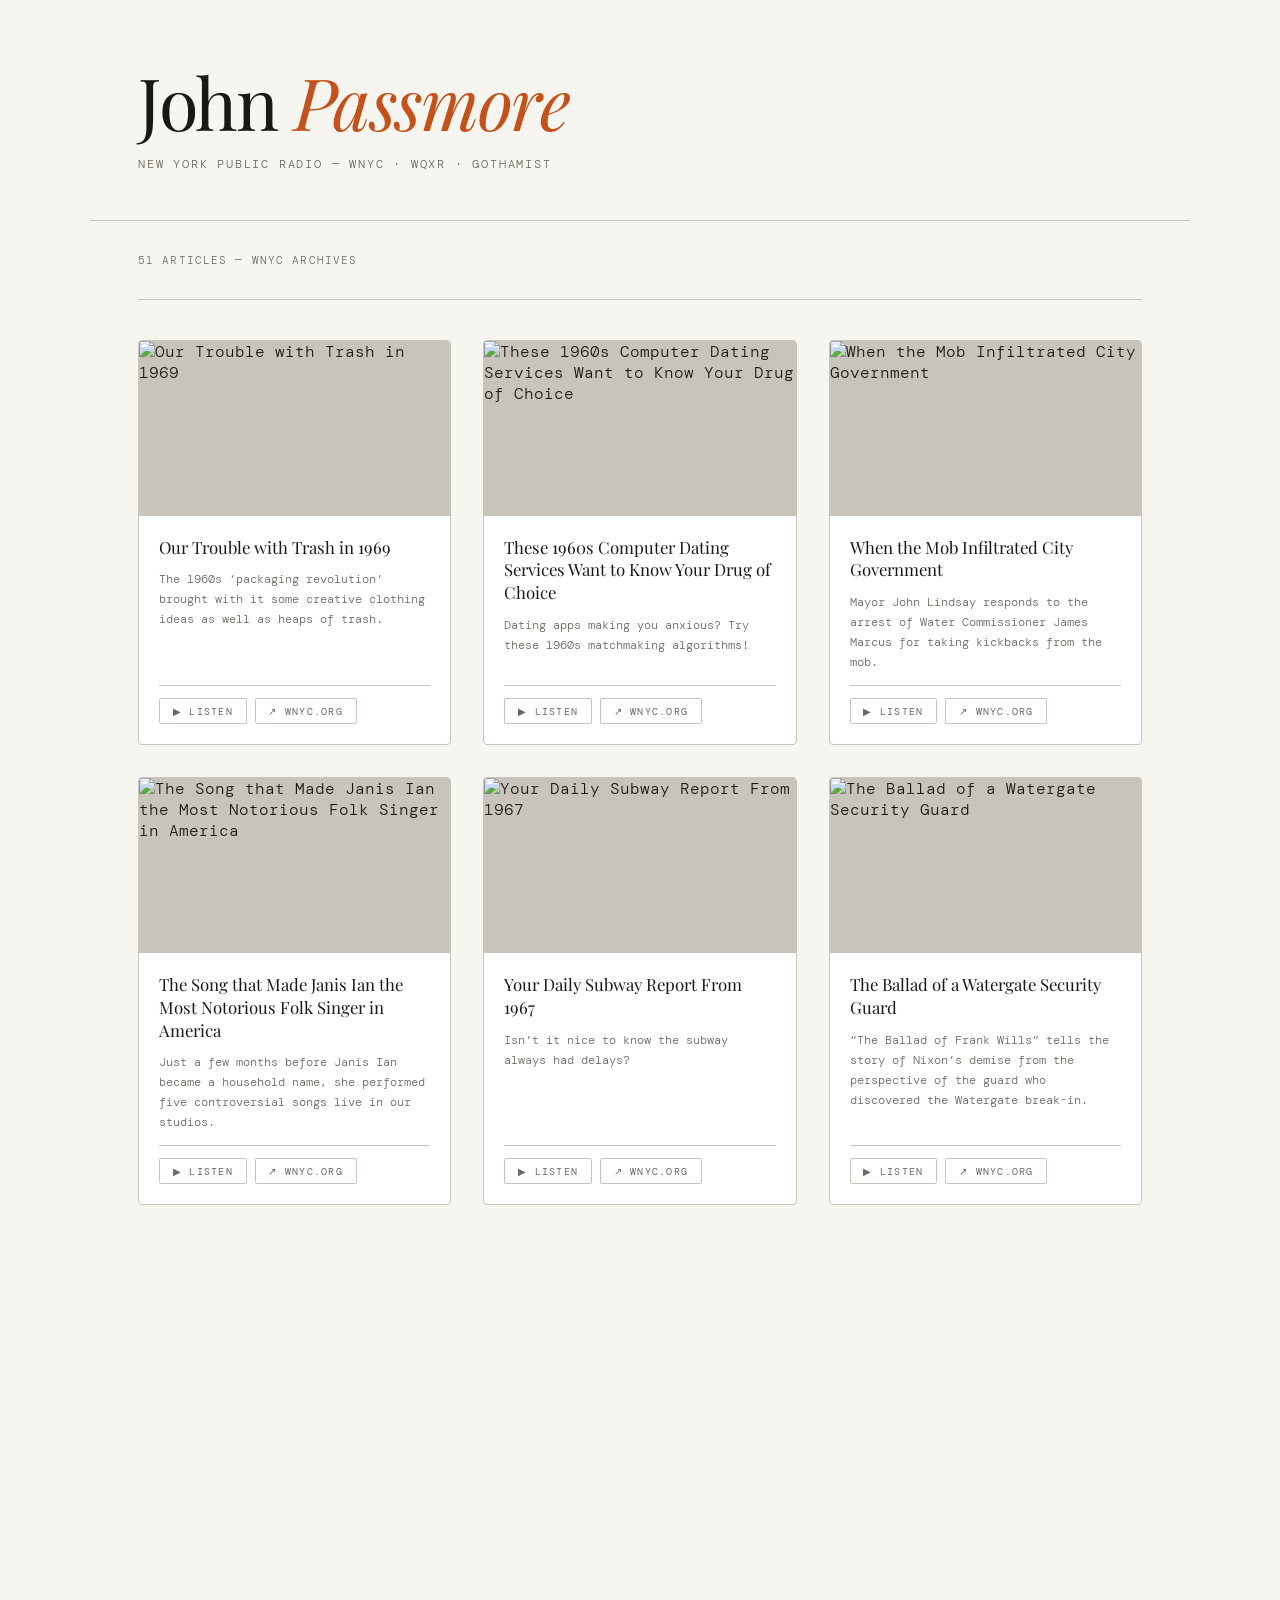
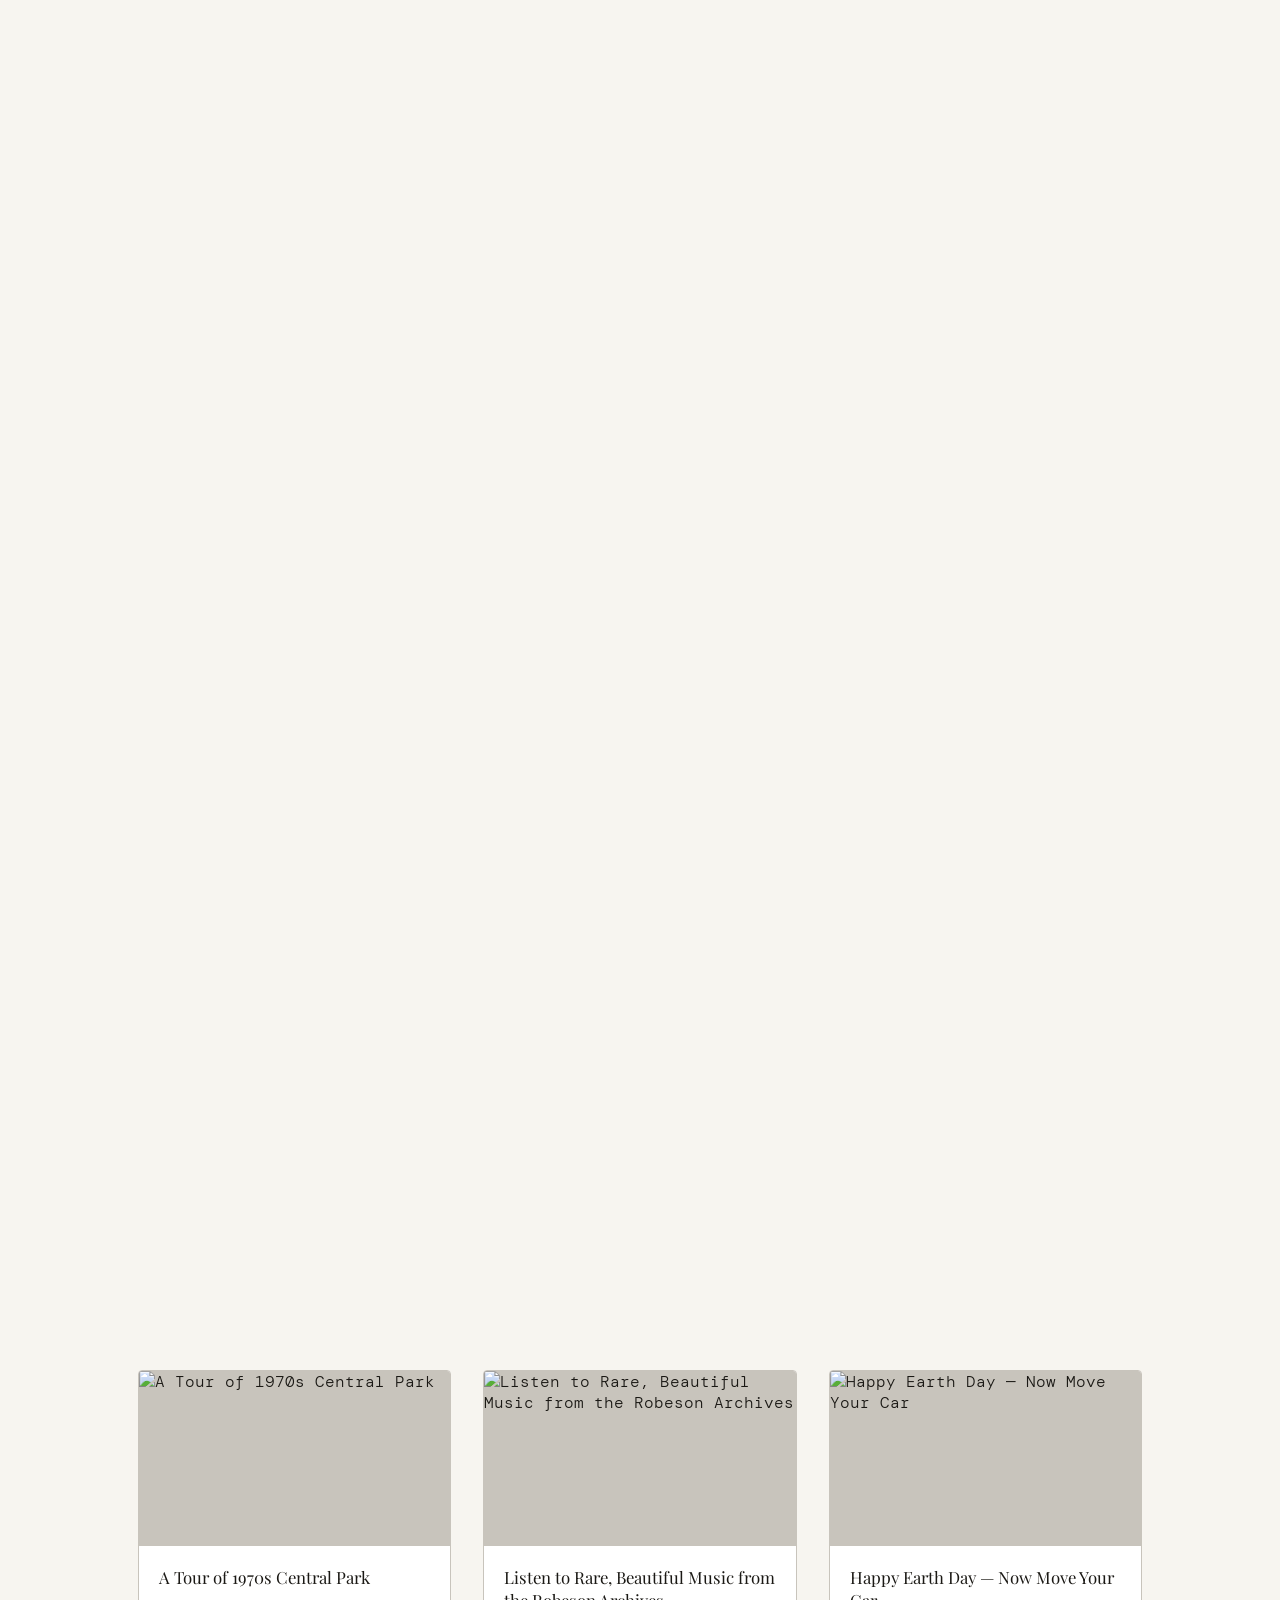
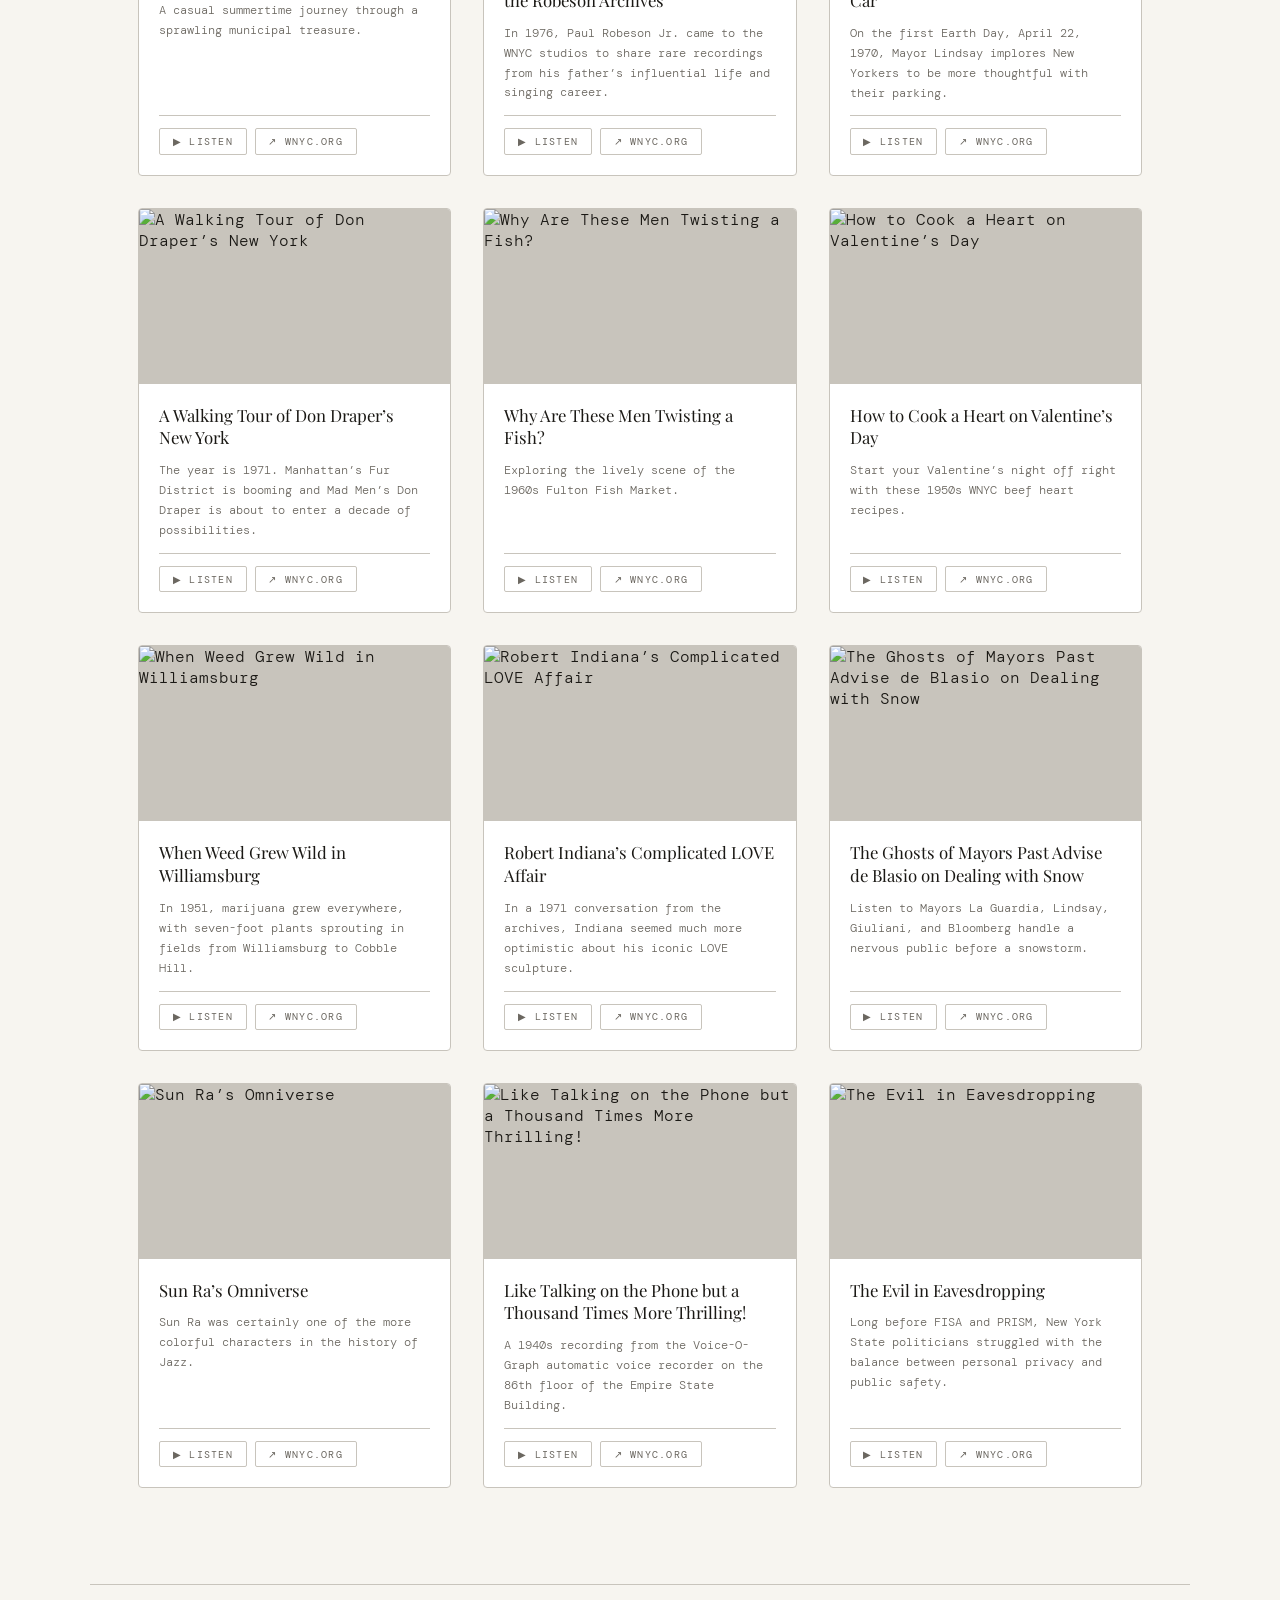
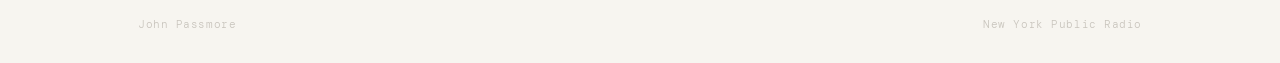
==== index.html @ f9e34d2e "Enhance index.html with new title and layout Updated the title and improved layout styles for better" ====
<!DOCTYPE html>
<html lang="en">
<head>
<meta charset="UTF-8">
<meta name="viewport" content="width=device-width, initial-scale=1.0">
<title>John Passmore — WNYC</title>
<link rel="preconnect" href="https://fonts.googleapis.com">
<link href="https://fonts.googleapis.com/css2?family=Playfair+Display:ital,wght@0,400;0,500;1,400&family=DM+Mono:wght@300;400&display=swap" rel="stylesheet">
<style>
*, *::before, *::after { box-sizing: border-box; margin: 0; padding: 0; }
:root {
  --ink: #1a1814; --ink-light: #6b6760; --ink-faint: #c8c4bc;
  --paper: #f7f5f0; --accent: #c4501a;
  --mono: 'DM Mono', monospace; --serif: 'Playfair Display', Georgia, serif;
}
body { background: var(--paper); color: var(--ink); font-family: var(--mono); font-weight: 300; }

header { padding: 4rem 3rem 3rem; border-bottom: 1px solid var(--ink-faint); max-width: 1100px; margin: 0 auto; }
.name { font-family: var(--serif); font-size: clamp(2.5rem, 6vw, 4.5rem); font-weight: 400; line-height: 1.05; letter-spacing: -0.02em; }
.name em { font-style: italic; color: var(--accent); }
.tagline { font-size: 0.75rem; letter-spacing: 0.15em; text-transform: uppercase; color: var(--ink-light); margin-top: 1rem; }

main { max-width: 1100px; margin: 0 auto; padding: 2rem 3rem 6rem; }
.status-bar { font-size: 0.7rem; letter-spacing: 0.1em; text-transform: uppercase; color: var(--ink-light); padding-bottom: 2rem; border-bottom: 1px solid var(--ink-faint); margin-bottom: 2.5rem; }

.grid { display: grid; grid-template-columns: repeat(auto-fill, minmax(300px, 1fr)); gap: 2rem; }

.card {
  background: #fff;
  border: 0.5px solid var(--ink-faint);
  border-radius: 4px;
  overflow: hidden;
  display: flex;
  flex-direction: column;
  opacity: 0;
  transform: translateY(12px);
  animation: fadeUp 0.4s forwards;
}
@keyframes fadeUp { to { opacity: 1; transform: translateY(0); } }

.card-img-wrap {
  width: 100%;
  aspect-ratio: 16/9;
  background: var(--ink-faint);
  overflow: hidden;
  position: relative;
}
.card-img {
  width: 100%;
  height: 100%;
  object-fit: cover;
  display: block;
}
.card-img-placeholder {
  width: 100%;
  height: 100%;
  display: flex;
  align-items: center;
  justify-content: center;
  font-size: 0.65rem;
  letter-spacing: 0.1em;
  text-transform: uppercase;
  color: var(--ink-light);
}

.card-body { padding: 1.25rem; flex: 1; display: flex; flex-direction: column; gap: 0.75rem; }

.card-title {
  font-family: var(--serif);
  font-size: 1.05rem;
  font-weight: 400;
  line-height: 1.35;
  color: var(--ink);
}

.card-tease {
  font-size: 0.78rem;
  color: var(--ink-light);
  line-height: 1.6;
  flex: 1;
}

.card-actions {
  margin-top: auto;
  padding-top: 0.75rem;
  border-top: 0.5px solid var(--ink-faint);
  display: flex;
  gap: 8px;
  align-items: center;
  flex-wrap: wrap;
}

.btn {
  display: inline-flex;
  align-items: center;
  gap: 6px;
  background: none;
  border: 1px solid var(--ink-faint);
  color: var(--ink-light);
  font-family: var(--mono);
  font-size: 0.65rem;
  font-weight: 400;
  letter-spacing: 0.12em;
  text-transform: uppercase;
  padding: 0.35rem 0.8rem;
  cursor: pointer;
  transition: all 0.15s;
  border-radius: 2px;
  text-decoration: none;
}
.btn:hover { border-color: var(--ink); color: var(--ink); }
.btn.active { background: var(--accent); border-color: var(--accent); color: #fff; }
.btn svg { width: 9px; height: 9px; flex-shrink: 0; }

.audio-wrap { display: none; padding-top: 0.75rem; }
.audio-wrap.visible { display: block; }
.audio-wrap audio { width: 100%; height: 36px; }

footer {
  max-width: 1100px; margin: 0 auto; padding: 2rem 3rem;
  border-top: 1px solid var(--ink-faint);
  font-size: 0.7rem; letter-spacing: 0.05em; color: var(--ink-faint);
  display: flex; justify-content: space-between;
}

@media (max-width: 600px) {
  header, main, footer { padding-left: 1.25rem; padding-right: 1.25rem; }
  .grid { grid-template-columns: 1fr; }
}
</style>
</head>
<body>

<header>
  <h1 class="name">John <em>Passmore</em></h1>
  <p class="tagline">New York Public Radio &mdash; WNYC &middot; WQXR &middot; Gothamist</p>
</header>

<main>
  <div class="status-bar">51 articles &mdash; WNYC Archives</div>
  <div class="grid" id="grid"></div>
</main>

<footer>
  <span>John Passmore</span>
  <span>New York Public Radio</span>
</footer>

<script>
const articles = [
  {pk:735545,title:"Our Trouble with Trash in 1969",img:"https://media.wnyc.org/i/800/800/l/80/1/AP_6802110160.jpg",tease:"The 1960s \u2018packaging revolution\u2019 brought with it some creative clothing ideas as well as heaps of trash.",audio:"https://pdst.fm/e/dts.podtrac.com/pts/redirect.mp3/waaa.wnyc.org/archive_import/archive_import151640.mp3",url:"https://www.wnyc.org/story/nyc-garbage-crisis/"},
  {pk:732788,title:"These 1960s Computer Dating Services Want to Know Your Drug of Choice",img:"https://media.wnyc.org/i/800/800/l/80/1/AP_6507090105.jpg",tease:"Dating apps making you anxious? Try these 1960s matchmaking algorithms!",audio:"https://pdst.fm/e/dts.podtrac.com/pts/redirect.mp3/waaa.wnyc.org/archive_import/archive_import151647_clip.mp3",url:"https://www.wnyc.org/story/these-1960s-computer-dating-services-want-know-your-drug-choice/"},
  {pk:565467,title:"When the Mob Infiltrated City Government",img:"https://media.wnyc.org/i/800/800/l/80/1/GettyImages-97293028.jpg",tease:"Mayor John Lindsay responds to the arrest of Water Commissioner James Marcus for taking kickbacks from the mob.",audio:"https://pdst.fm/e/dts.podtrac.com/pts/redirect.mp3/waaa.wnyc.org/archive_import/archive_import150338.mp3",url:"https://www.wnyc.org/story/when-mob-infiltrated-city-government/"},
  {pk:430285,title:"The Song that Made Janis Ian the Most Notorious Folk Singer in America",img:"https://media.wnyc.org/i/800/800/l/80/1/janis_ian_1967.jpg",tease:"Just a few months before Janis Ian became a household name, she performed five controversial songs live in our studios.",audio:"https://pdst.fm/e/dts.podtrac.com/pts/redirect.mp3/waaa.wnyc.org/archive_import/archive_import500070.mp3",url:"https://www.wnyc.org/story/janis-ian-folk-singer/"},
  {pk:539379,title:"Your Daily Subway Report From 1967",img:"https://media.wnyc.org/i/800/800/l/80/1/GettyImages-51156744.jpg",tease:"Isn\u2019t it nice to know the subway always had delays?",audio:"https://pdst.fm/e/dts.podtrac.com/pts/redirect.mp3/waaa.wnyc.org/archive_import/archive_import75510.mp3",url:"https://www.wnyc.org/story/your-daily-subway-delays-1967/"},
  {pk:521393,title:"The Ballad of a Watergate Security Guard",img:"https://media.wnyc.org/i/800/800/l/80/1/GettyImages-2667927.jpg",tease:"\u201cThe Ballad of Frank Wills\u201d tells the story of Nixon\u2019s demise from the perspective of the guard who discovered the Watergate break-in.",audio:"https://pdst.fm/e/dts.podtrac.com/pts/redirect.mp3/waaa.wnyc.org/archive_import/archive_import500110.mp3",url:"https://www.wnyc.org/story/nixon-resigns-and-someone-wrote-a-song/"},
  {pk:481446,title:"\u201cThe Mother of Folk\u201d Jean Ritchie Dies",img:"https://media.wnyc.org/i/800/800/l/80/1/GuthrieSeegerRitchie-Edit.jpg",tease:"We remember the life of Appalachia\u2019s most beloved dulcimer player with a 1982 live performance and interview.",audio:"https://pdst.fm/e/dts.podtrac.com/pts/redirect.mp3/waaa.wnyc.org/folkmusic/folkmusic19820101_ritchie_clip.mp3",url:"https://www.wnyc.org/story/folk-music-revivalist-jean-ritchie-dies/"},
  {pk:451614,title:"Remembering Singer and Folklorist Guy Carawan",img:"https://media.wnyc.org/i/800/800/l/80/1/498835727_SizejBG.jpg",tease:"Guy Carawan introduced \u201cWe Shall Overcome\u201d to the Civil Rights movement. We remember him with a 1966 in-studio performance.",audio:"https://pdst.fm/e/dts.podtrac.com/pts/redirect.mp3/waaa.wnyc.org/archive_import/archive_import500039.mp3",url:"https://www.wnyc.org/story/guy-carawan/"},
  {pk:422597,title:"The Brill Building\u2019s Hitmakers in Their Own Words",img:"https://media.wnyc.org/i/800/800/l/80/1/162108914.jpg",tease:"Before the Beatles invaded America, much of top 40 music was written by men sitting in an office building in Midtown Manhattan.",audio:"https://pdst.fm/e/dts.podtrac.com/pts/redirect.mp3/waaa.wnyc.org/archive_import/archive_import569502.mp3",url:"https://www.wnyc.org/story/brill-buildings-hitmakers-their-own-words/"},
  {pk:422964,title:"This Is How the NYPD Once Handled Violent Criminals",img:"https://media.wnyc.org/i/800/800/c/80/1/81615457.jpg",tease:"Archived tape of a sergeant teaching new recruits about the \u201cguerrilla warfare\u201d of fighting crime.",audio:"https://pdst.fm/e/dts.podtrac.com/pts/redirect.mp3/waaa.wnyc.org/archive_import/archive_import75024.mp3",url:"https://www.wnyc.org/story/guerrilla-warfare-listening-nypds-1961-new-recruit-training/"},
  {pk:421762,title:"Christmas Hymns from the Bowery Mission in 1961",img:"https://media.wnyc.org/i/800/800/l/80/1/3171767.jpg",tease:"An audience of mostly homeless men at a Bowery Mission Christmas sermon are asked to stand and sing.",audio:"https://pdst.fm/e/dts.podtrac.com/pts/redirect.mp3/waaa.wnyc.org/archive_import/archive_import57930.mp3",url:"https://www.wnyc.org/story/christmas-day-bowery-mission/"},
  {pk:414768,title:"The 20-Minute Macbeth",img:"https://media.wnyc.org/i/800/800/l/80/1/Brother_Blue_performing.jpg",tease:"Brother Blue retells Shakespeare\u2019s Macbeth as \u201cMax\u2019s Blues\u201d using the idioms and language of the street.",audio:"https://pdst.fm/e/dts.podtrac.com/pts/redirect.mp3/waaa.wnyc.org/archive_import/archive_import52169.mp3",url:"https://www.wnyc.org/story/youve-never-heard-shakespeare-quite/"},
  {pk:412030,title:"When Click and Clack Performed Live Bluegrass and Answered Hilarious Fake Callers",img:"https://media.wnyc.org/i/800/800/l/80/1/WNYC-SCHA-1992-03-uu-71096_MagliozziSchaefer.jpg",tease:"John Schaefer joked it\u2019s the \u201cquickest that I ever lost control of an interview.\u201d",audio:"https://pdst.fm/e/dts.podtrac.com/pts/redirect.mp3/waaa.wnyc.org/archive_import/archive_import20129.mp3",url:"https://www.wnyc.org/story/tom-and-ray-magliozzi-perform-live-around-new-york/"},
  {pk:85426,title:"Resist Much, Obey Little",img:"https://media.wnyc.org/i/800/800/c/80/photologue/photos/11915.jpg",tease:"Galway Kinnell reads Whitman on the eve of the 2003 Iraq War.",audio:"https://pdst.fm/e/dts.podtrac.com/pts/redirect.mp3/waaa.wnyc.org/archive_import/archive_import34070.mp3",url:"https://www.wnyc.org/story/85426-galway-kinnell-reads-walt-whitman/"},
  {pk:366016,title:"All the Serious Artists Have Moved to the East Village",img:"https://media.wnyc.org/i/800/800/l/80/1/3887508443_7d1dc0a5fb_o.jpg",tease:"A 1970 Pan Am audio tour of New York City\u2019s neighborhoods.",audio:"https://pdst.fm/e/dts.podtrac.com/pts/redirect.mp3/waaa.wnyc.org/archive_import/archive_import580759.mp3",url:"https://www.wnyc.org/story/all-serious-artists-have-moved-lower-east-side/"},
  {pk:406173,title:"These Charming Kids Tell Really Scary Stories",img:"https://media.wnyc.org/i/800/800/l/80/1/186546915_1.jpg",tease:"Talking skulls, demonic wolves, and killer vampires \u2014 kids told us their spooky tales during WNYC\u2019s 1979 Storytelling Festival.",audio:"https://pdst.fm/e/dts.podtrac.com/pts/redirect.mp3/waaa.wnyc.org/archive_import/archive_import521661.mp3",url:"https://www.wnyc.org/story/these-charming-kids-tell-really-scarystories/"},
  {pk:403714,title:"Siri Meets Her Grandpa",img:"https://media.wnyc.org/i/800/800/l/80/1/IBM704Siri8.jpg",tease:"We played Siri a 1962 recording of an IBM 704 computer singing \u201cDaisy Bell.\u201d",audio:"https://pdst.fm/e/dts.podtrac.com/pts/redirect.mp3/waaa.wnyc.org/archives/archives100414_siri.mp3",url:"https://www.wnyc.org/story/siri-meets-her-grandpa/"},
  {pk:388700,title:"Thomas Wilfred and the Music of Light",img:"https://media.wnyc.org/i/800/800/l/80/1/wilfred_thomas.jpg",tease:"How a turn-of-the-century lute player came to influence an entire generation of club VJs and video artists.",audio:"https://pdst.fm/e/dts.podtrac.com/pts/redirect.mp3/waaa.wnyc.org/archive_import/archive_import56195.mp3",url:"https://www.wnyc.org/story/thomas-wilfred-and-art-light/"},
  {pk:394220,title:"A Tour of 1970s Central Park",img:"https://media.wnyc.org/i/800/800/l/80/1/Oldie.png",tease:"A casual summertime journey through a sprawling municipal treasure.",audio:"https://pdst.fm/e/dts.podtrac.com/pts/redirect.mp3/waaa.wnyc.org/archive_import/archive_import58075.mp3",url:"https://www.wnyc.org/story/walking-tour-1970s-central-park/"},
  {pk:366899,title:"Listen to Rare, Beautiful Music from the Robeson Archives",img:"https://media.wnyc.org/i/800/800/c/80/1/PaulRobesonJr.jpg",tease:"In 1976, Paul Robeson Jr. came to the WNYC studios to share rare recordings from his father\u2019s influential life and singing career.",audio:"https://pdst.fm/e/dts.podtrac.com/pts/redirect.mp3/waaa.wnyc.org/archive_import/archive_import500195.mp3",url:"https://www.wnyc.org/story/paul-robeson-jr-interview-1976/"},
  {pk:364106,title:"Happy Earth Day \u2014 Now Move Your Car",img:"https://media.wnyc.org/i/800/800/h/80/1/5275127525_d2b67c2c89_o.jpg",tease:"On the first Earth Day, April 22, 1970, Mayor Lindsay implores New Yorkers to be more thoughtful with their parking.",audio:"https://pdst.fm/e/dts.podtrac.com/pts/redirect.mp3/waaa.wnyc.org/archive_import/archive_import19700422.mp3",url:"https://www.wnyc.org/story/happy-earth-day-move-your-car/"},
  {pk:362405,title:"A Walking Tour of Don Draper\u2019s New York",img:"https://media.wnyc.org/i/800/800/l/80/1/bryantpark1973.jpg",tease:"The year is 1971. Manhattan\u2019s Fur District is booming and Mad Men\u2019s Don Draper is about to enter a decade of possibilities.",audio:"https://pdst.fm/e/dts.podtrac.com/pts/redirect.mp3/waaa.wnyc.org/archive_import/archive_import57814mt.mp3",url:"https://www.wnyc.org/story/don-drapers-midtown-tour/"},
  {pk:361580,title:"Why Are These Men Twisting a Fish?",img:"https://media.wnyc.org/i/800/800/c/80/1/12781u.jpg",tease:"Exploring the lively scene of the 1960s Fulton Fish Market.",audio:"https://pdst.fm/e/dts.podtrac.com/pts/redirect.mp3/waaa.wnyc.org/archive_import/archive_import57812.mp3",url:"https://www.wnyc.org/story/why-are-these-men-twisting-fish/"},
  {pk:348257,title:"How to Cook a Heart on Valentine\u2019s Day",img:"https://media.wnyc.org/i/800/800/l/80/1/beef_heart.jpg",tease:"Start your Valentine\u2019s night off right with these 1950s WNYC beef heart recipes.",audio:"https://pdst.fm/e/dts.podtrac.com/pts/redirect.mp3/waaa.wnyc.org/archive_import/archive_import71647.mp3",url:"https://www.wnyc.org/story/how-to-cook-a-heart/"},
  {pk:340729,title:"When Weed Grew Wild in Williamsburg",img:"https://media.wnyc.org/i/800/800/l/80/1/CRIM_0007.jpg",tease:"In 1951, marijuana grew everywhere, with seven-foot plants sprouting in fields from Williamsburg to Cobble Hill.",audio:"https://pdst.fm/e/dts.podtrac.com/pts/redirect.mp3/waaa.wnyc.org/archive_import/archive_import72097b.mp3",url:"https://www.wnyc.org/story/weed-in-brooklyn/"},
  {pk:340062,title:"Robert Indiana\u2019s Complicated LOVE Affair",img:"https://media.wnyc.org/i/800/800/l/80/1/82818588.jpg",tease:"In a 1971 conversation from the archives, Indiana seemed much more optimistic about his iconic LOVE sculpture.",audio:"https://pdst.fm/e/dts.podtrac.com/pts/redirect.mp3/waaa.wnyc.org/archive_import/archive_import11104.mp3",url:"https://www.wnyc.org/story/what-love/"},
  {pk:339459,title:"The Ghosts of Mayors Past Advise de Blasio on Dealing with Snow",img:"https://media.wnyc.org/i/800/800/l/80/1/index.jpg",tease:"Listen to Mayors La Guardia, Lindsay, Giuliani, and Bloomberg handle a nervous public before a snowstorm.",audio:"https://pdst.fm/e/dts.podtrac.com/pts/redirect.mp3/waaa.wnyc.org/archive_import/archive_import71161_snow_clip.mp3",url:"https://www.wnyc.org/story/ghosts-mayors-past-advise-de-blasio-eve-snowstorm/"},
  {pk:327251,title:"Sun Ra\u2019s Omniverse",img:"https://media.wnyc.org/i/800/800/c/80/1/sun_ra_1980.jpg",tease:"Sun Ra was certainly one of the more colorful characters in the history of Jazz.",audio:"https://pdst.fm/e/dts.podtrac.com/pts/redirect.mp3/waaa.wnyc.org/archive_import/archive_import19810701.mp3",url:"https://www.wnyc.org/story/sun-ras-omniverse/"},
  {pk:320809,title:"Like Talking on the Phone but a Thousand Times More Thrilling!",img:"https://media.wnyc.org/i/800/800/c/80/1/COMM-MISC-194u-uu-uu-73835.png",tease:"A 1940s recording from the Voice-O-Graph automatic voice recorder on the 86th floor of the Empire State Building.",audio:"https://pdst.fm/e/dts.podtrac.com/pts/redirect.mp3/waaa.wnyc.org/archive_import/archive_import73835.mp3",url:"https://www.wnyc.org/story/empire-state-building-voice-o-graph-recording/"},
  {pk:298572,title:"The Evil in Eavesdropping",img:"https://media.wnyc.org/i/800/800/c/80/1/2898490491_6b05ed1aac_o.jpg",tease:"Long before FISA and PRISM, New York State politicians struggled with the balance between personal privacy and public safety.",audio:"https://pdst.fm/e/dts.podtrac.com/pts/redirect.mp3/waaa.wnyc.org/archive_import/archive_import72080.mp3",url:"https://www.wnyc.org/story/298572-evil-eavesdropping/"}
];

let activeId = null;

function toggleAudio(pk, btn) {
  const wrap = document.getElementById('audio-' + pk);
  if (activeId && activeId !== pk) {
    document.getElementById('audio-' + activeId).classList.remove('visible');
    const oldBtn = document.querySelector('[data-pk="' + activeId + '"]');
    if (oldBtn) { oldBtn.classList.remove('active'); oldBtn.textContent = '▶ Listen'; }
    const oldAudio = document.querySelector('#audio-' + activeId + ' audio');
    if (oldAudio) oldAudio.pause();
  }
  if (wrap.classList.contains('visible')) {
    wrap.classList.remove('visible');
    btn.classList.remove('active');
    btn.textContent = '▶ Listen';
    const audio = wrap.querySelector('audio');
    if (audio) audio.pause();
    activeId = null;
  } else {
    wrap.classList.add('visible');
    btn.classList.add('active');
    btn.textContent = '✕ Close';
    activeId = pk;
  }
}

const grid = document.getElementById('grid');
grid.innerHTML = articles.map((a, i) => `
  <div class="card" style="animation-delay:${i * 0.04}s">
    <div class="card-img-wrap">
      <img class="card-img" src="${a.img}" alt="${a.title}" loading="lazy"
        onerror="this.parentElement.innerHTML='<div class=\'card-img-placeholder\'>WNYC</div>'">
    </div>
    <div class="card-body">
      <div class="card-title">${a.title}</div>
      <div class="card-tease">${a.tease}</div>
      <div class="card-actions">
        <button class="btn" data-pk="${a.pk}" onclick="toggleAudio(${a.pk}, this)">▶ Listen</button>
        <a class="btn" href="${a.url}" target="_blank" rel="noopener">↗ wnyc.org</a>
      </div>
      <div class="audio-wrap" id="audio-${a.pk}">
        <audio controls preload="none">
          <source src="${a.audio}" type="audio/mpeg">
        </audio>
      </div>
    </div>
  </div>
`).join('');
</script>
</body>
</html>
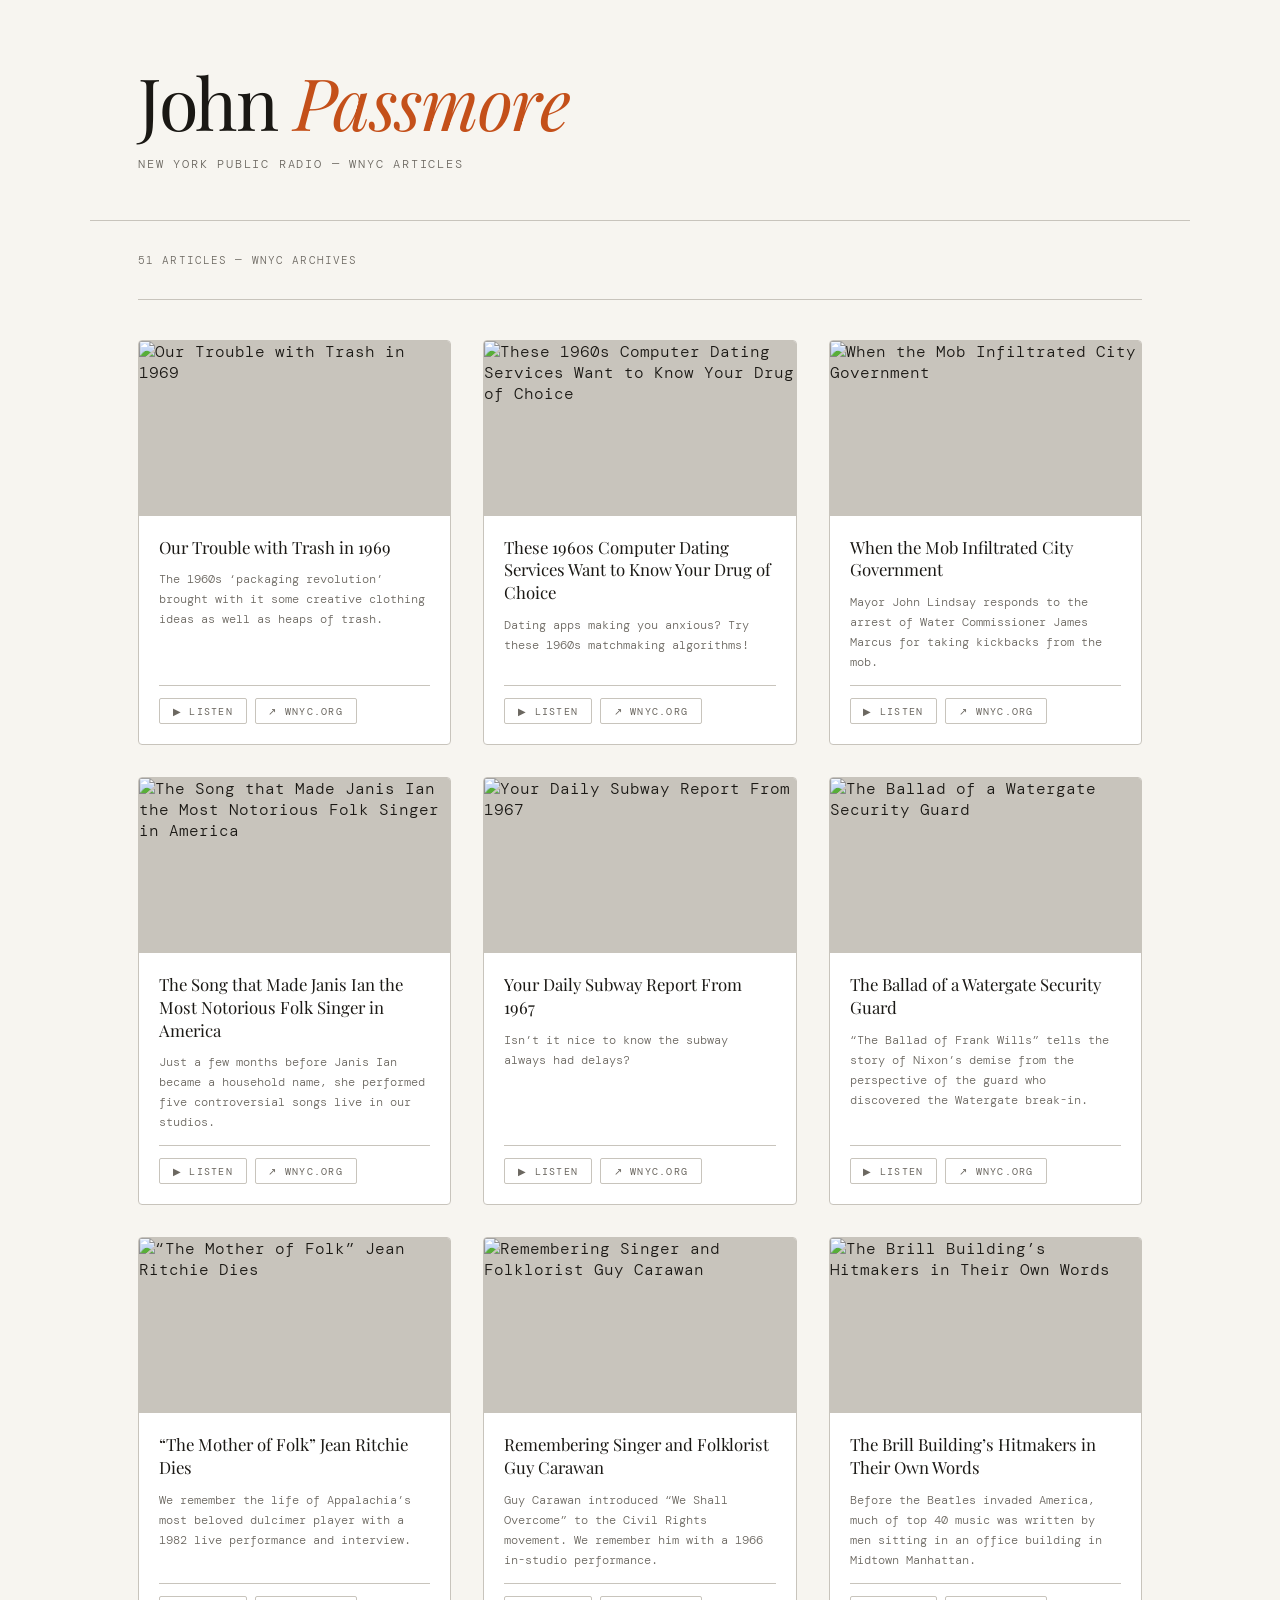
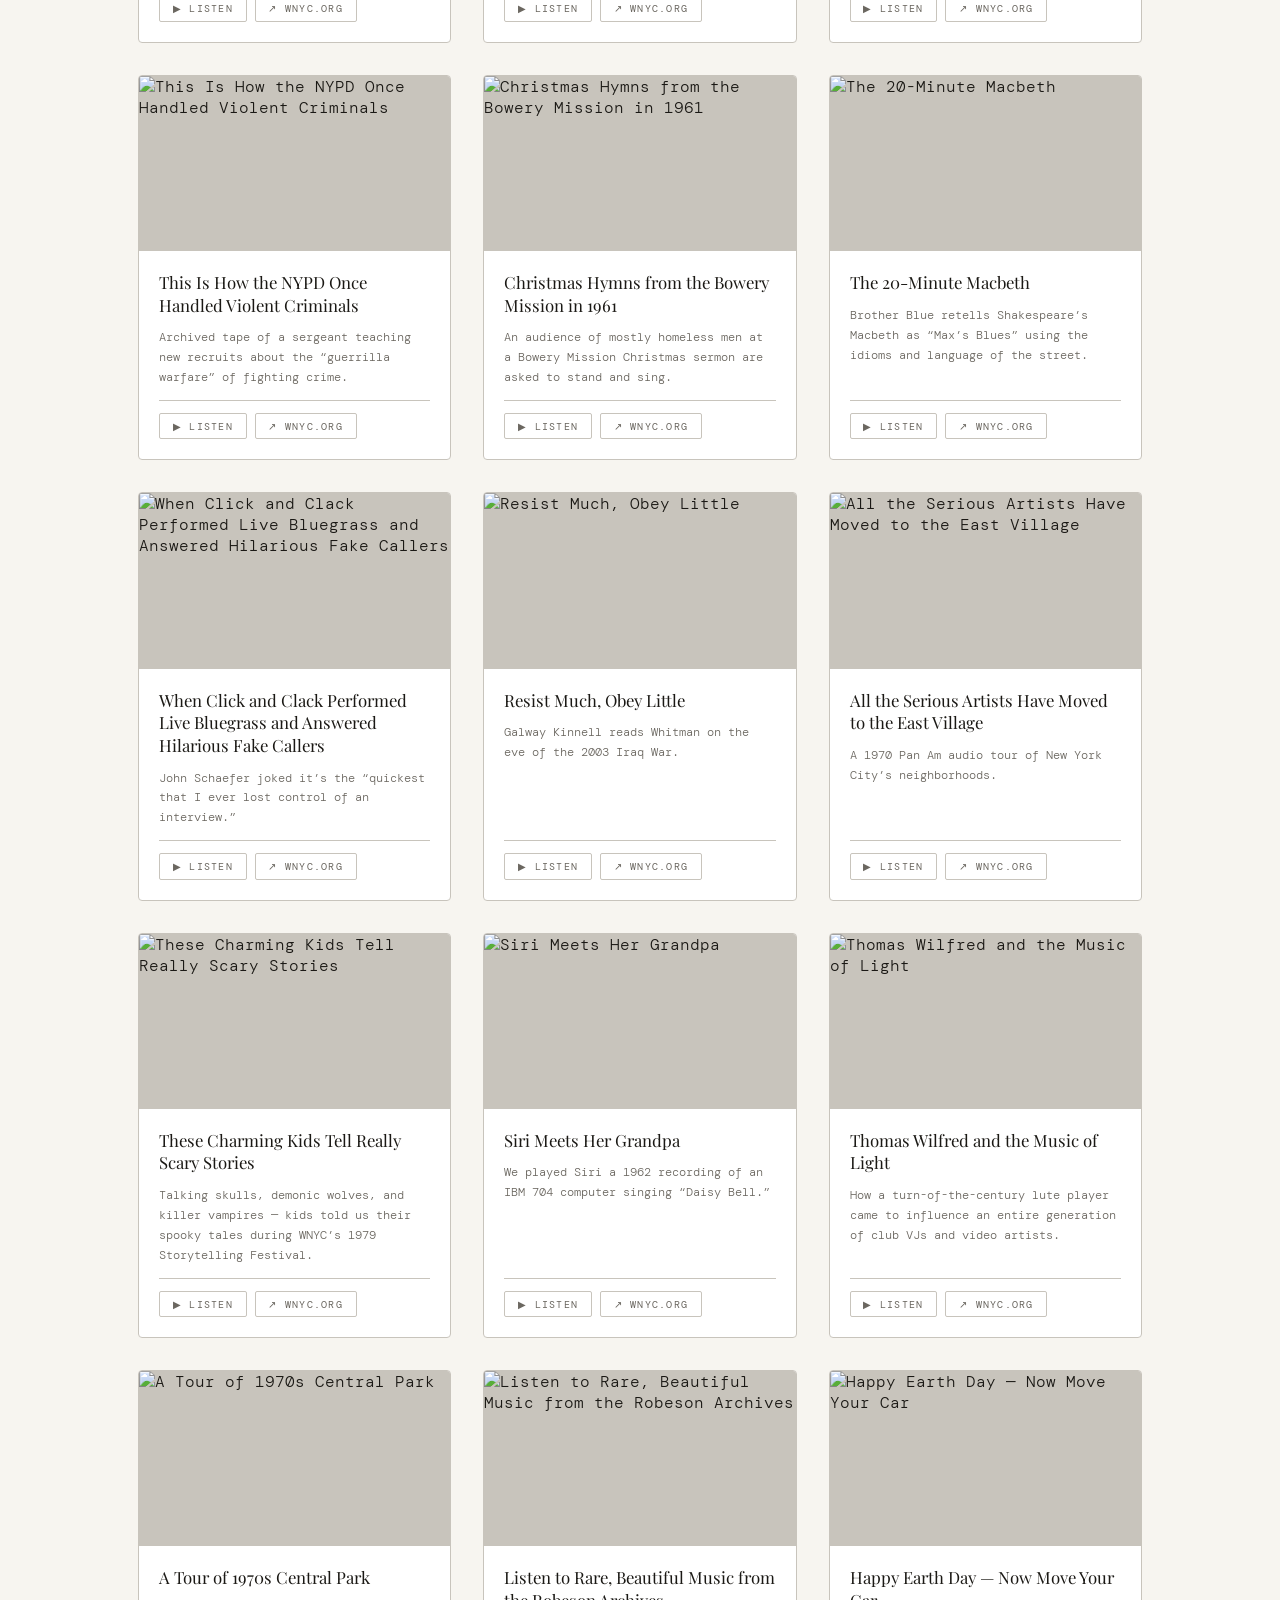
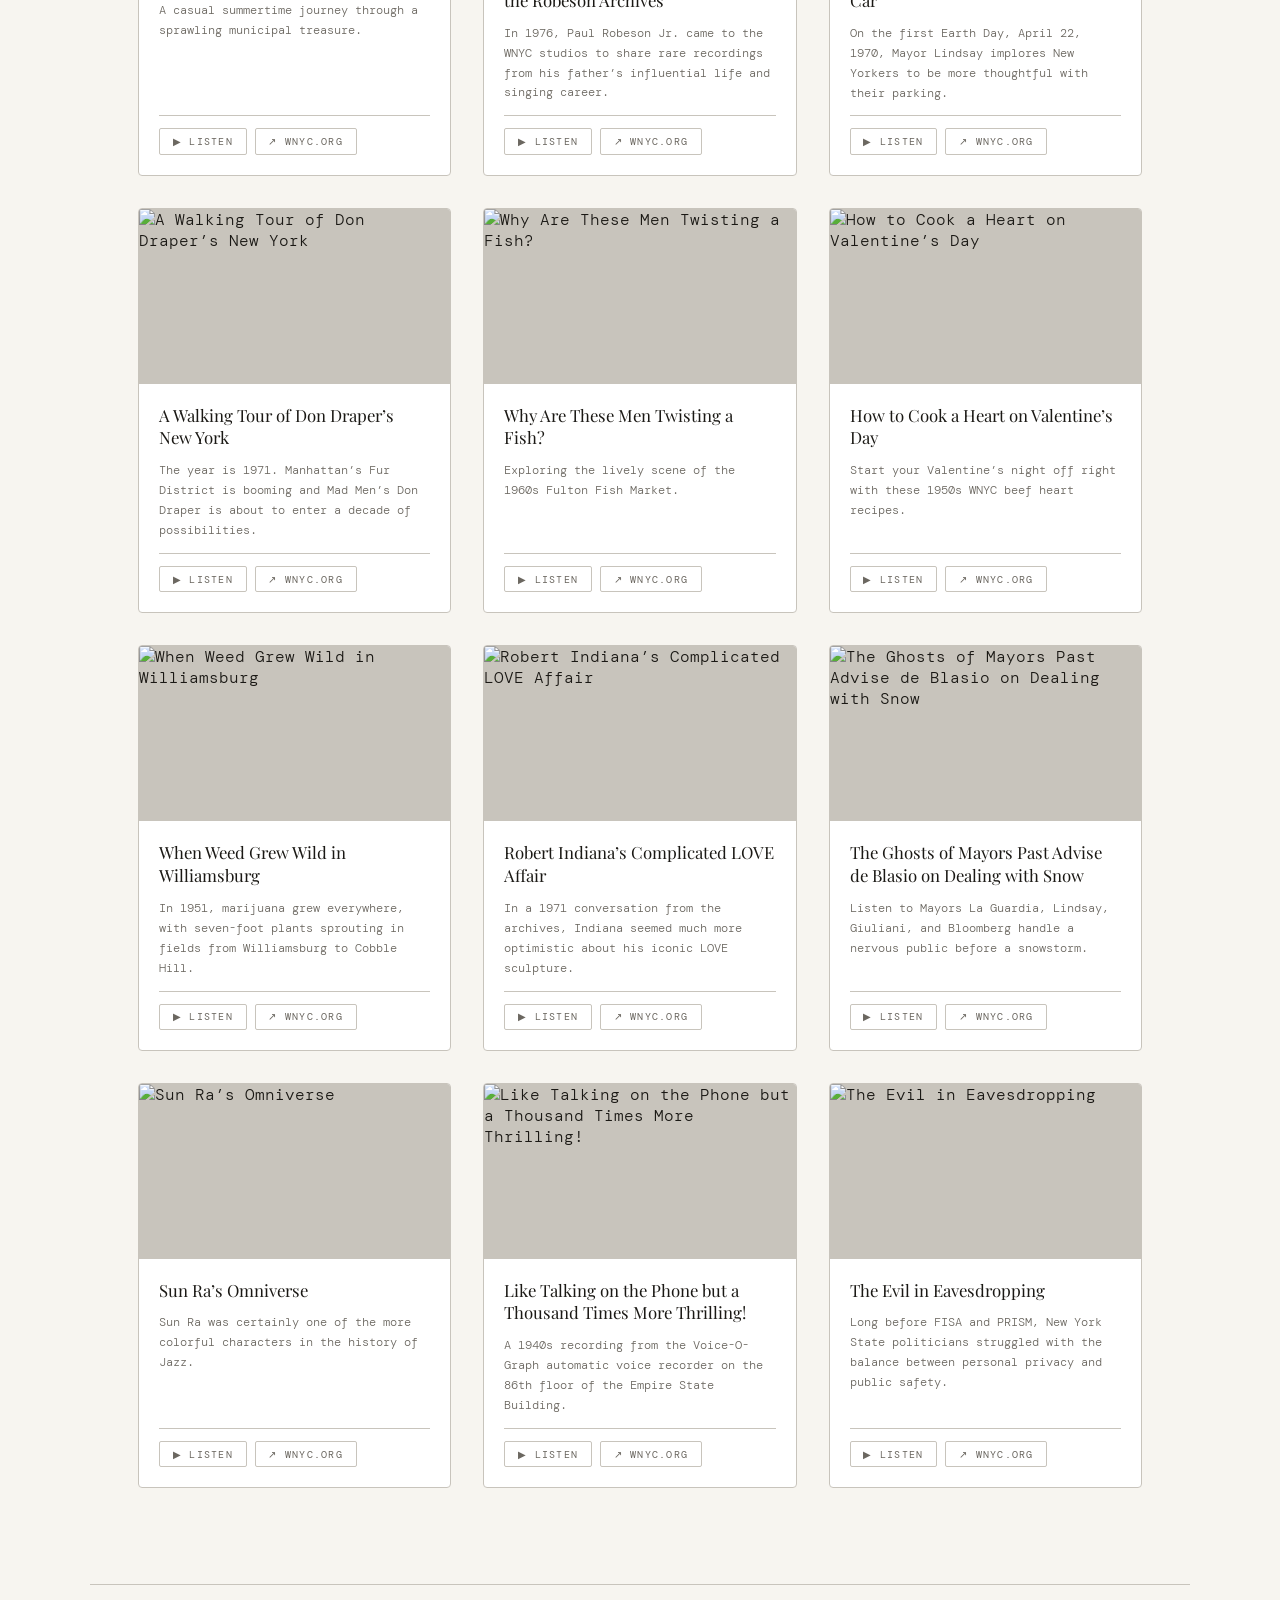
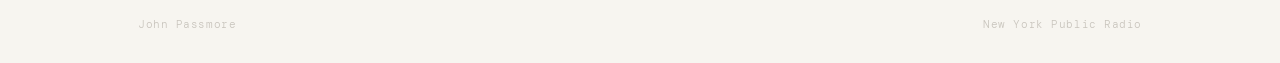
==== commit 816fbeb4: "Update tagline in index.html" ====
--- a/index.html
+++ b/index.html
@@ -133,7 +133,7 @@
 
 <header>
   <h1 class="name">John <em>Passmore</em></h1>
-  <p class="tagline">New York Public Radio &mdash; WNYC &middot; WQXR &middot; Gothamist</p>
+  <p class="tagline">New York Public Radio &mdash; WNYC Articles</p>
 </header>
 
 <main>
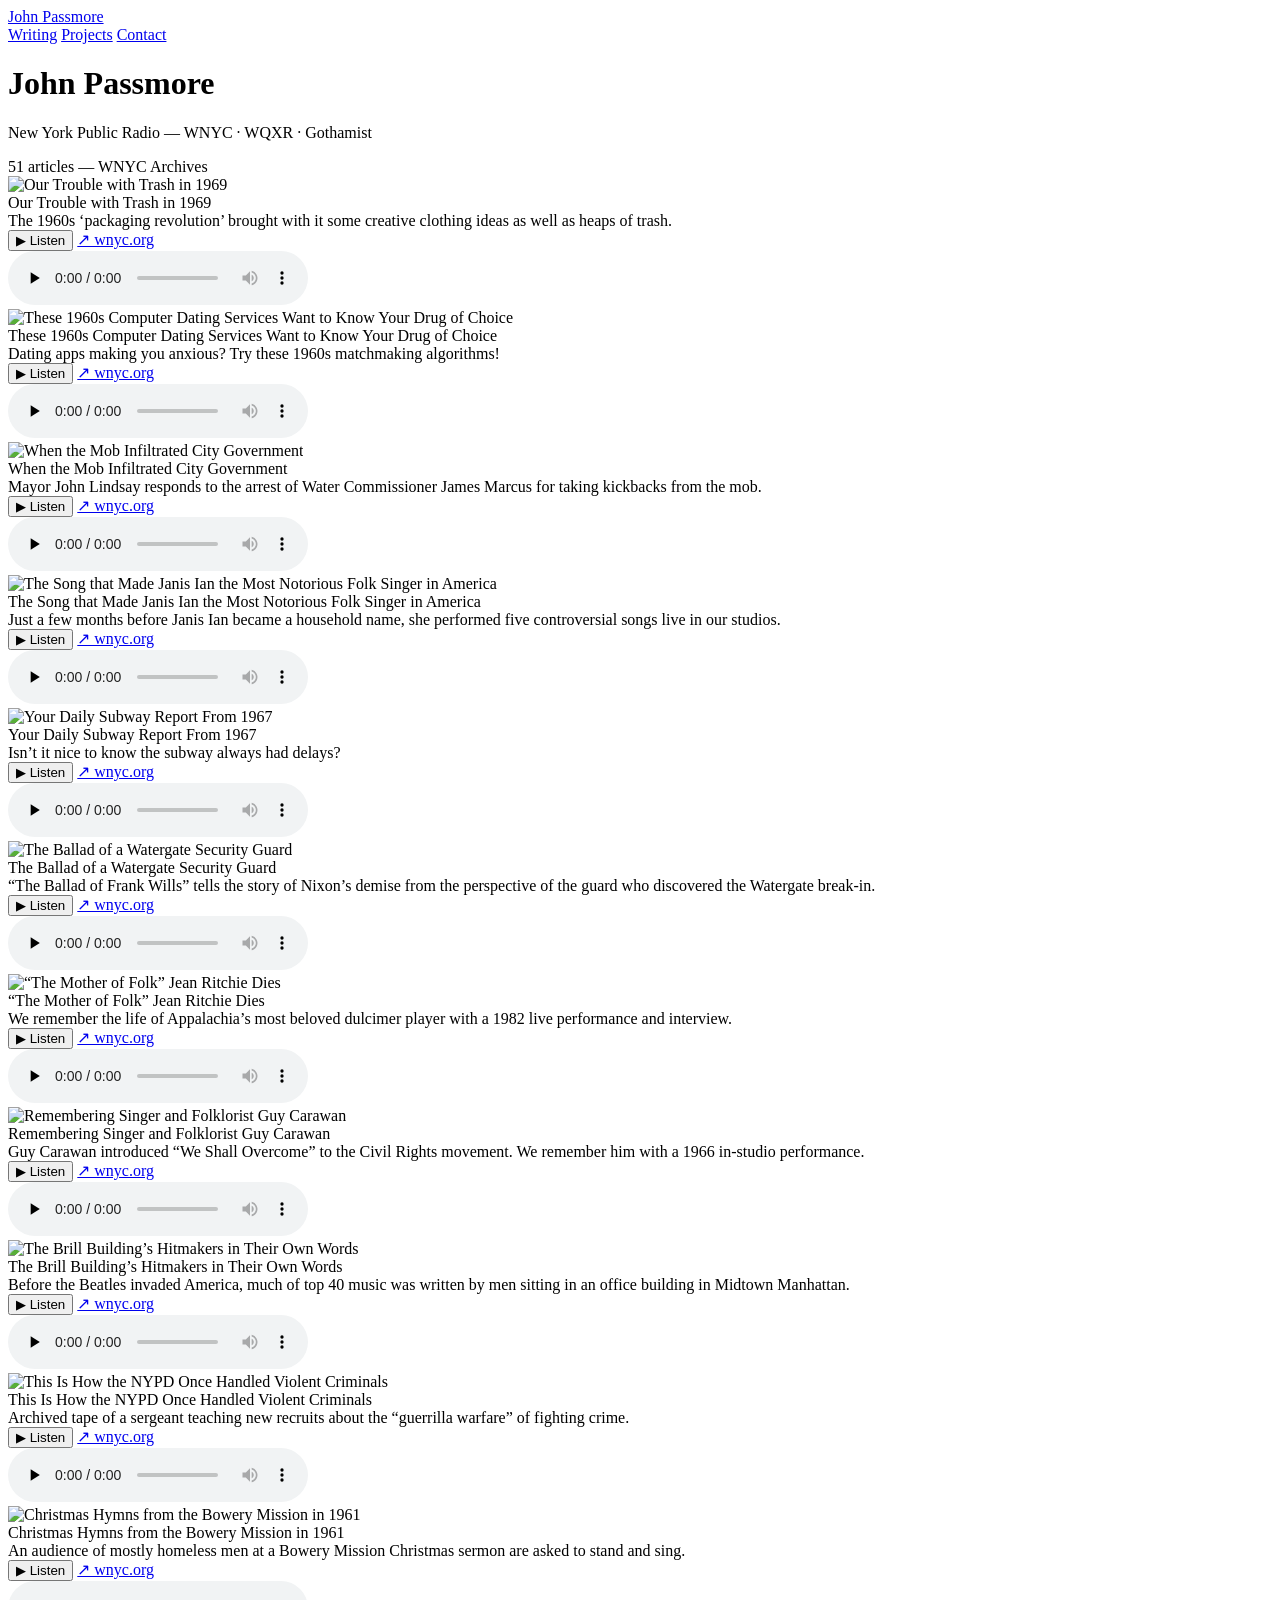
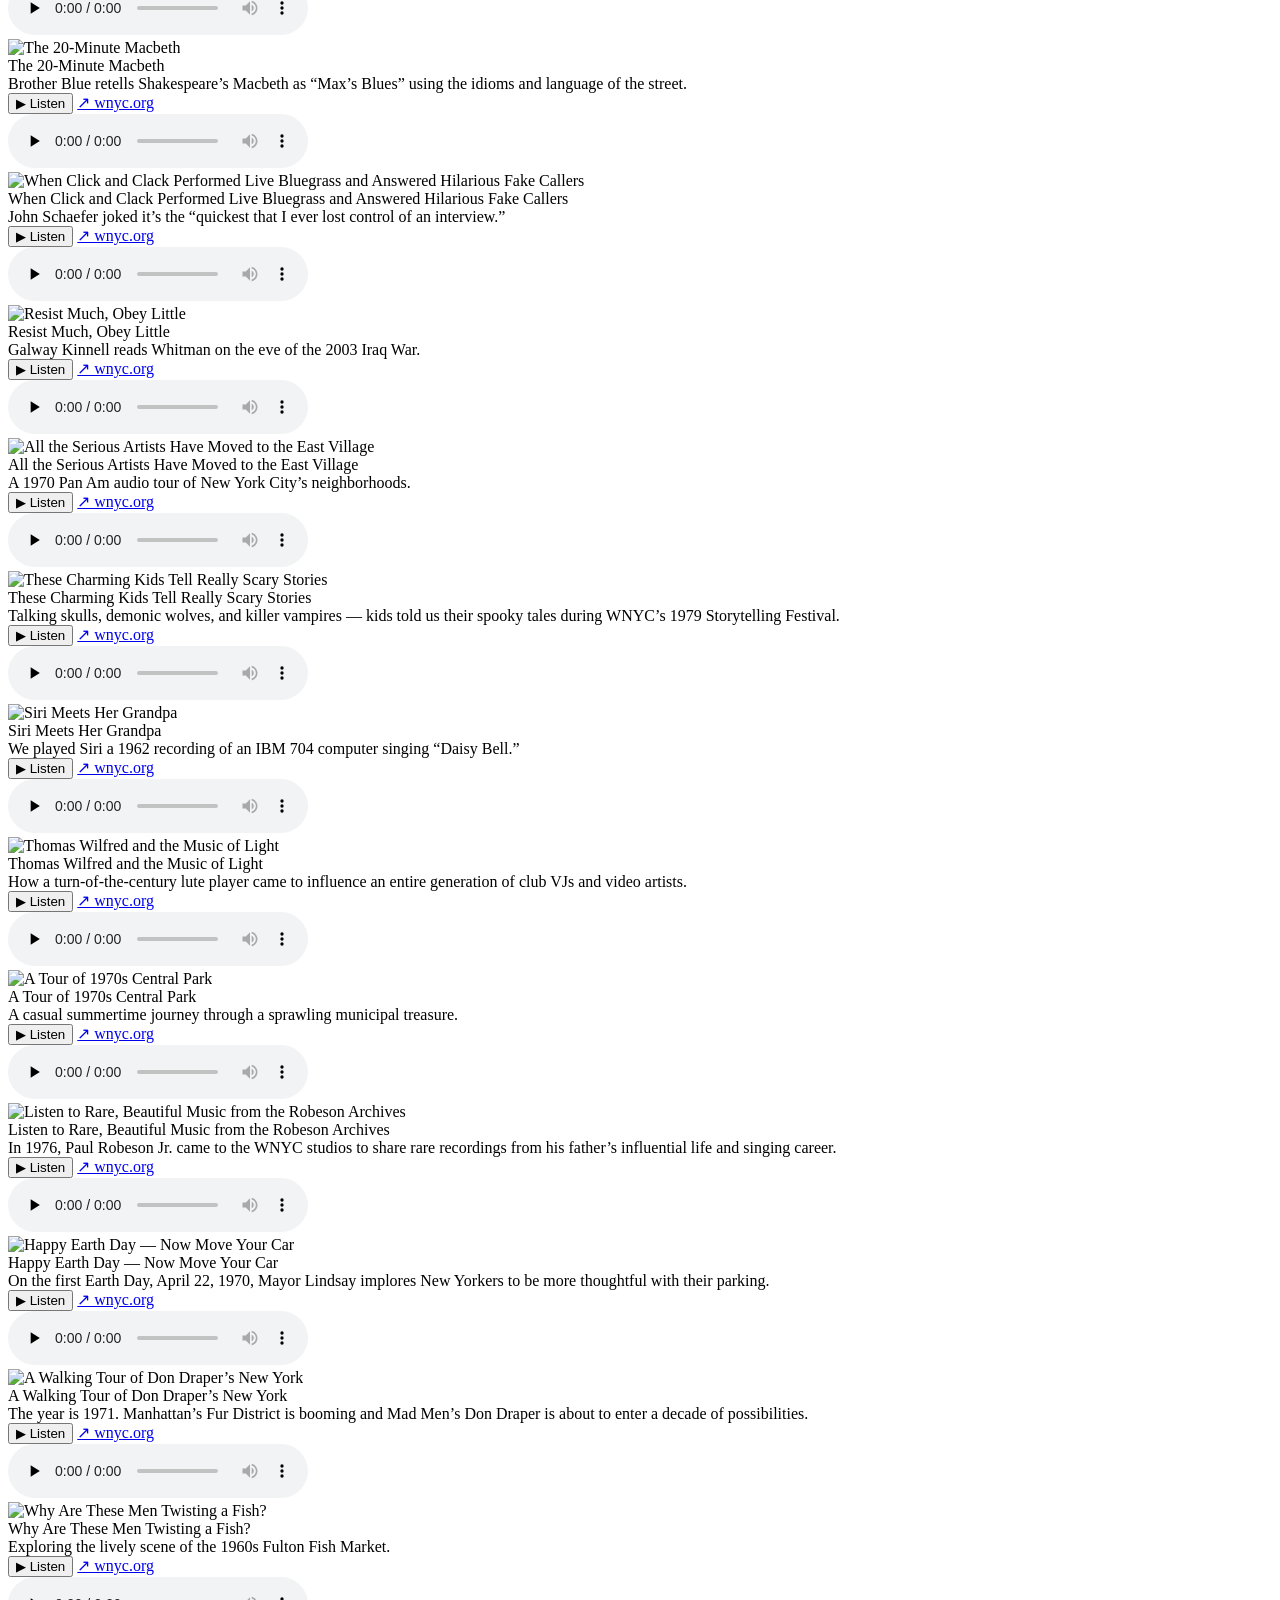
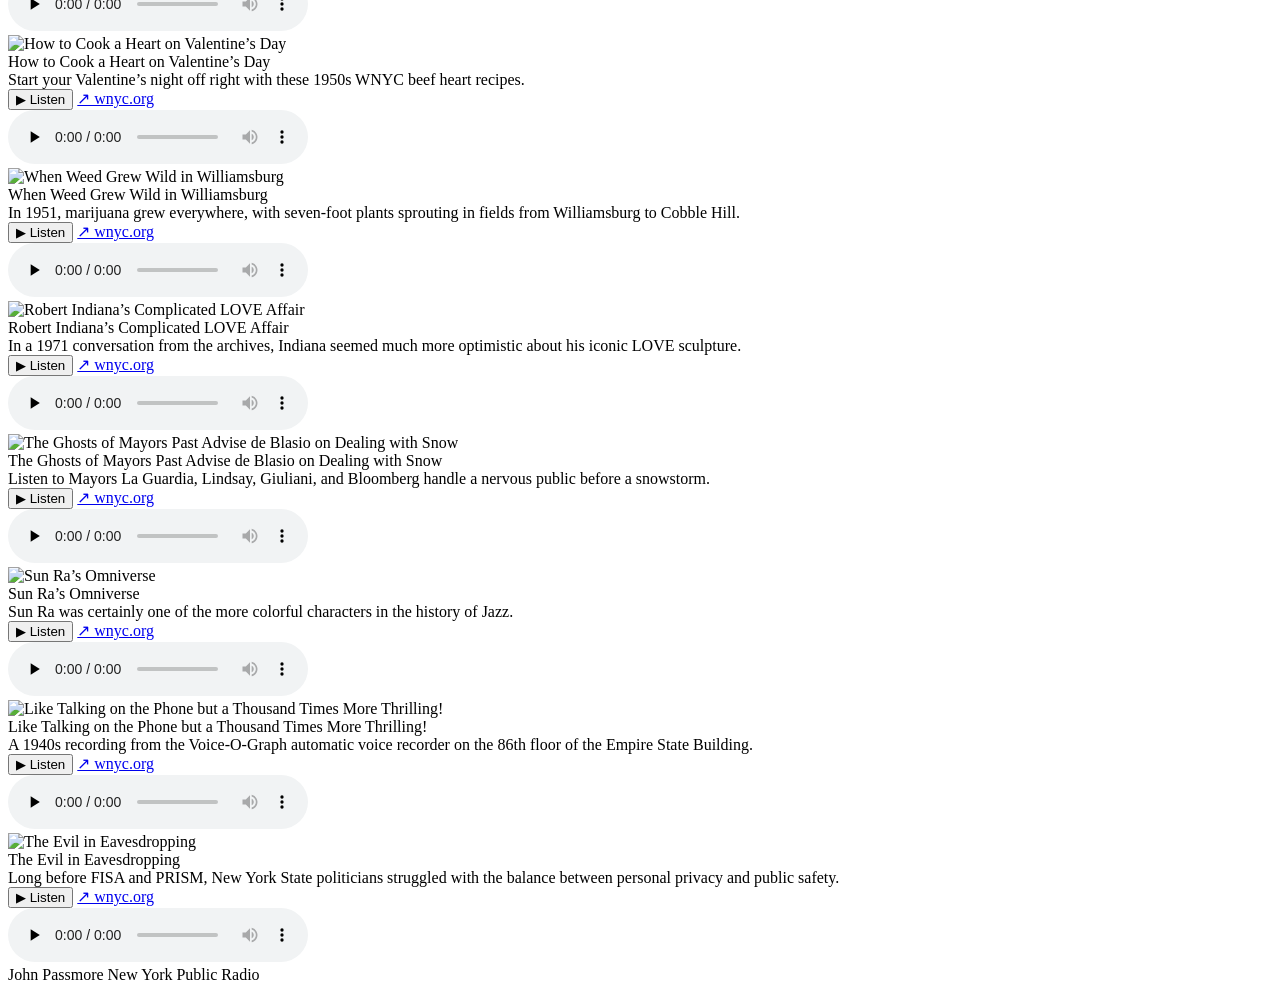
==== commit ca710aeb: "Refactor index.html title and navigation structure Updated the title and navigation links, and modif" ====
--- a/index.html
+++ b/index.html
@@ -3,149 +3,32 @@
 <head>
 <meta charset="UTF-8">
 <meta name="viewport" content="width=device-width, initial-scale=1.0">
-<title>John Passmore — WNYC</title>
+<title>John Passmore</title>
 <link rel="preconnect" href="https://fonts.googleapis.com">
 <link href="https://fonts.googleapis.com/css2?family=Playfair+Display:ital,wght@0,400;0,500;1,400&family=DM+Mono:wght@300;400&display=swap" rel="stylesheet">
-<style>
-*, *::before, *::after { box-sizing: border-box; margin: 0; padding: 0; }
-:root {
-  --ink: #1a1814; --ink-light: #6b6760; --ink-faint: #c8c4bc;
-  --paper: #f7f5f0; --accent: #c4501a;
-  --mono: 'DM Mono', monospace; --serif: 'Playfair Display', Georgia, serif;
-}
-body { background: var(--paper); color: var(--ink); font-family: var(--mono); font-weight: 300; }
-
-header { padding: 4rem 3rem 3rem; border-bottom: 1px solid var(--ink-faint); max-width: 1100px; margin: 0 auto; }
-.name { font-family: var(--serif); font-size: clamp(2.5rem, 6vw, 4.5rem); font-weight: 400; line-height: 1.05; letter-spacing: -0.02em; }
-.name em { font-style: italic; color: var(--accent); }
-.tagline { font-size: 0.75rem; letter-spacing: 0.15em; text-transform: uppercase; color: var(--ink-light); margin-top: 1rem; }
-
-main { max-width: 1100px; margin: 0 auto; padding: 2rem 3rem 6rem; }
-.status-bar { font-size: 0.7rem; letter-spacing: 0.1em; text-transform: uppercase; color: var(--ink-light); padding-bottom: 2rem; border-bottom: 1px solid var(--ink-faint); margin-bottom: 2.5rem; }
-
-.grid { display: grid; grid-template-columns: repeat(auto-fill, minmax(300px, 1fr)); gap: 2rem; }
-
-.card {
-  background: #fff;
-  border: 0.5px solid var(--ink-faint);
-  border-radius: 4px;
-  overflow: hidden;
-  display: flex;
-  flex-direction: column;
-  opacity: 0;
-  transform: translateY(12px);
-  animation: fadeUp 0.4s forwards;
-}
-@keyframes fadeUp { to { opacity: 1; transform: translateY(0); } }
-
-.card-img-wrap {
-  width: 100%;
-  aspect-ratio: 16/9;
-  background: var(--ink-faint);
-  overflow: hidden;
-  position: relative;
-}
-.card-img {
-  width: 100%;
-  height: 100%;
-  object-fit: cover;
-  display: block;
-}
-.card-img-placeholder {
-  width: 100%;
-  height: 100%;
-  display: flex;
-  align-items: center;
-  justify-content: center;
-  font-size: 0.65rem;
-  letter-spacing: 0.1em;
-  text-transform: uppercase;
-  color: var(--ink-light);
-}
-
-.card-body { padding: 1.25rem; flex: 1; display: flex; flex-direction: column; gap: 0.75rem; }
-
-.card-title {
-  font-family: var(--serif);
-  font-size: 1.05rem;
-  font-weight: 400;
-  line-height: 1.35;
-  color: var(--ink);
-}
-
-.card-tease {
-  font-size: 0.78rem;
-  color: var(--ink-light);
-  line-height: 1.6;
-  flex: 1;
-}
-
-.card-actions {
-  margin-top: auto;
-  padding-top: 0.75rem;
-  border-top: 0.5px solid var(--ink-faint);
-  display: flex;
-  gap: 8px;
-  align-items: center;
-  flex-wrap: wrap;
-}
-
-.btn {
-  display: inline-flex;
-  align-items: center;
-  gap: 6px;
-  background: none;
-  border: 1px solid var(--ink-faint);
-  color: var(--ink-light);
-  font-family: var(--mono);
-  font-size: 0.65rem;
-  font-weight: 400;
-  letter-spacing: 0.12em;
-  text-transform: uppercase;
-  padding: 0.35rem 0.8rem;
-  cursor: pointer;
-  transition: all 0.15s;
-  border-radius: 2px;
-  text-decoration: none;
-}
-.btn:hover { border-color: var(--ink); color: var(--ink); }
-.btn.active { background: var(--accent); border-color: var(--accent); color: #fff; }
-.btn svg { width: 9px; height: 9px; flex-shrink: 0; }
-
-.audio-wrap { display: none; padding-top: 0.75rem; }
-.audio-wrap.visible { display: block; }
-.audio-wrap audio { width: 100%; height: 36px; }
-
-footer {
-  max-width: 1100px; margin: 0 auto; padding: 2rem 3rem;
-  border-top: 1px solid var(--ink-faint);
-  font-size: 0.7rem; letter-spacing: 0.05em; color: var(--ink-faint);
-  display: flex; justify-content: space-between;
-}
-
-@media (max-width: 600px) {
-  header, main, footer { padding-left: 1.25rem; padding-right: 1.25rem; }
-  .grid { grid-template-columns: 1fr; }
-}
-</style>
+<link rel="stylesheet" href="style.css">
 </head>
 <body>
-
+<nav>
+  <a class="nav-name" href="index.html">John Passmore</a>
+  <div class="nav-links">
+    <a href="index.html" class="active">Writing</a>
+    <a href="projects.html">Projects</a>
+    <a href="contact.html">Contact</a>
+  </div>
+</nav>
 <header>
-  <h1 class="name">John <em>Passmore</em></h1>
-  <p class="tagline">New York Public Radio &mdash; WNYC Articles</p>
+  <h1 class="name">John Passmore</h1>
+  <p class="tagline">New York Public Radio &mdash; WNYC &middot; WQXR &middot; Gothamist</p>
 </header>
-
 <main>
   <div class="status-bar">51 articles &mdash; WNYC Archives</div>
   <div class="grid" id="grid"></div>
 </main>
-
 <footer>
   <span>John Passmore</span>
   <span>New York Public Radio</span>
 </footer>
-
 <script>
 const articles = [
   {pk:735545,title:"Our Trouble with Trash in 1969",img:"https://media.wnyc.org/i/800/800/l/80/1/AP_6802110160.jpg",tease:"The 1960s \u2018packaging revolution\u2019 brought with it some creative clothing ideas as well as heaps of trash.",audio:"https://pdst.fm/e/dts.podtrac.com/pts/redirect.mp3/waaa.wnyc.org/archive_import/archive_import151640.mp3",url:"https://www.wnyc.org/story/nyc-garbage-crisis/"},
@@ -181,34 +64,24 @@
 ];
 
 let activeId = null;
-
 function toggleAudio(pk, btn) {
   const wrap = document.getElementById('audio-' + pk);
   if (activeId && activeId !== pk) {
     document.getElementById('audio-' + activeId).classList.remove('visible');
     const oldBtn = document.querySelector('[data-pk="' + activeId + '"]');
-    if (oldBtn) { oldBtn.classList.remove('active'); oldBtn.textContent = '▶ Listen'; }
+    if (oldBtn) { oldBtn.classList.remove('active'); oldBtn.textContent = '\u25b6 Listen'; }
     const oldAudio = document.querySelector('#audio-' + activeId + ' audio');
     if (oldAudio) oldAudio.pause();
   }
   if (wrap.classList.contains('visible')) {
-    wrap.classList.remove('visible');
-    btn.classList.remove('active');
-    btn.textContent = '▶ Listen';
-    const audio = wrap.querySelector('audio');
-    if (audio) audio.pause();
-    activeId = null;
+    wrap.classList.remove('visible'); btn.classList.remove('active'); btn.textContent = '\u25b6 Listen';
+    wrap.querySelector('audio').pause(); activeId = null;
   } else {
-    wrap.classList.add('visible');
-    btn.classList.add('active');
-    btn.textContent = '✕ Close';
-    activeId = pk;
+    wrap.classList.add('visible'); btn.classList.add('active'); btn.textContent = '\u2715 Close'; activeId = pk;
   }
 }
-
-const grid = document.getElementById('grid');
-grid.innerHTML = articles.map((a, i) => `
-  <div class="card" style="animation-delay:${i * 0.04}s">
+document.getElementById('grid').innerHTML = articles.map((a, i) => `
+  <div class="card" style="animation-delay:${i*0.04}s">
     <div class="card-img-wrap">
       <img class="card-img" src="${a.img}" alt="${a.title}" loading="lazy"
         onerror="this.parentElement.innerHTML='<div class=\'card-img-placeholder\'>WNYC</div>'">
@@ -217,17 +90,14 @@
       <div class="card-title">${a.title}</div>
       <div class="card-tease">${a.tease}</div>
       <div class="card-actions">
-        <button class="btn" data-pk="${a.pk}" onclick="toggleAudio(${a.pk}, this)">▶ Listen</button>
-        <a class="btn" href="${a.url}" target="_blank" rel="noopener">↗ wnyc.org</a>
+        <button class="btn" data-pk="${a.pk}" onclick="toggleAudio(${a.pk}, this)">&#9654; Listen</button>
+        <a class="btn" href="${a.url}" target="_blank" rel="noopener">&#8599; wnyc.org</a>
       </div>
       <div class="audio-wrap" id="audio-${a.pk}">
-        <audio controls preload="none">
-          <source src="${a.audio}" type="audio/mpeg">
-        </audio>
+        <audio controls preload="none"><source src="${a.audio}" type="audio/mpeg"></audio>
       </div>
     </div>
-  </div>
-`).join('');
+  </div>`).join('');
 </script>
 </body>
 </html>
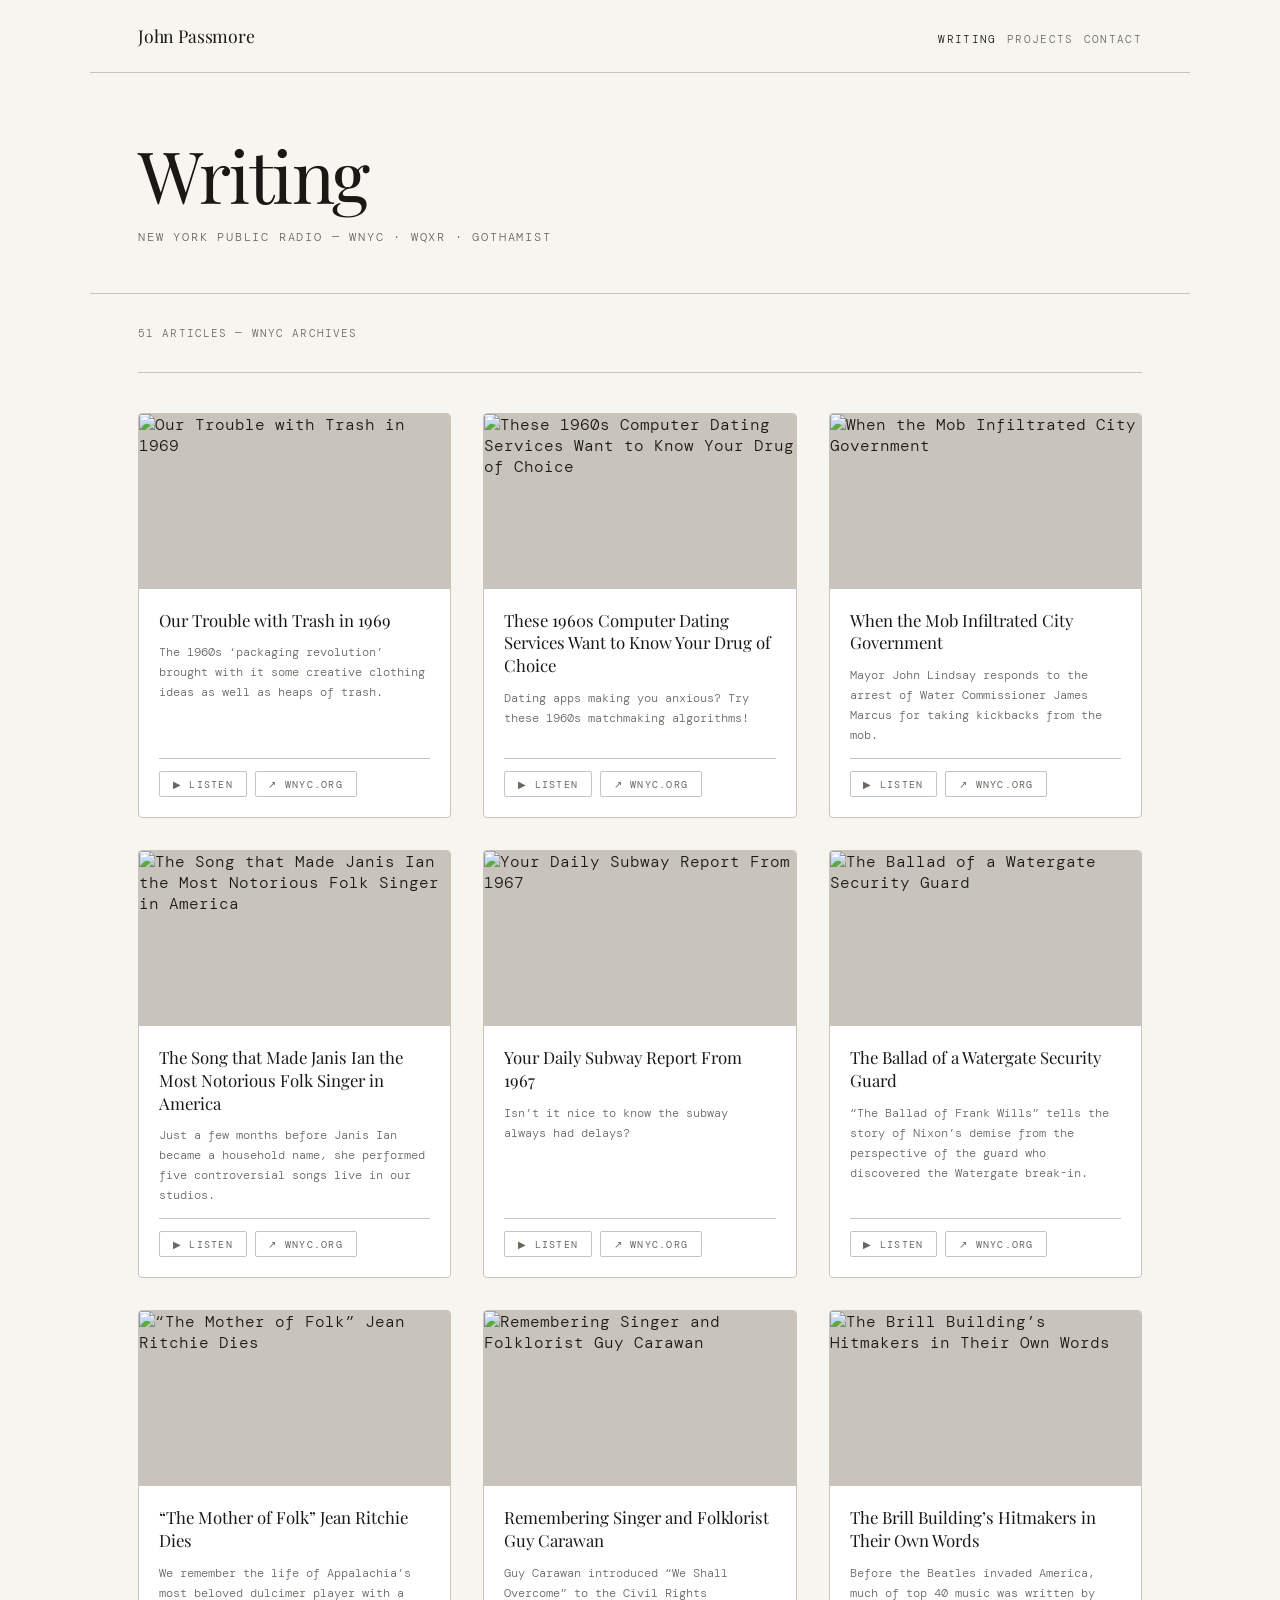
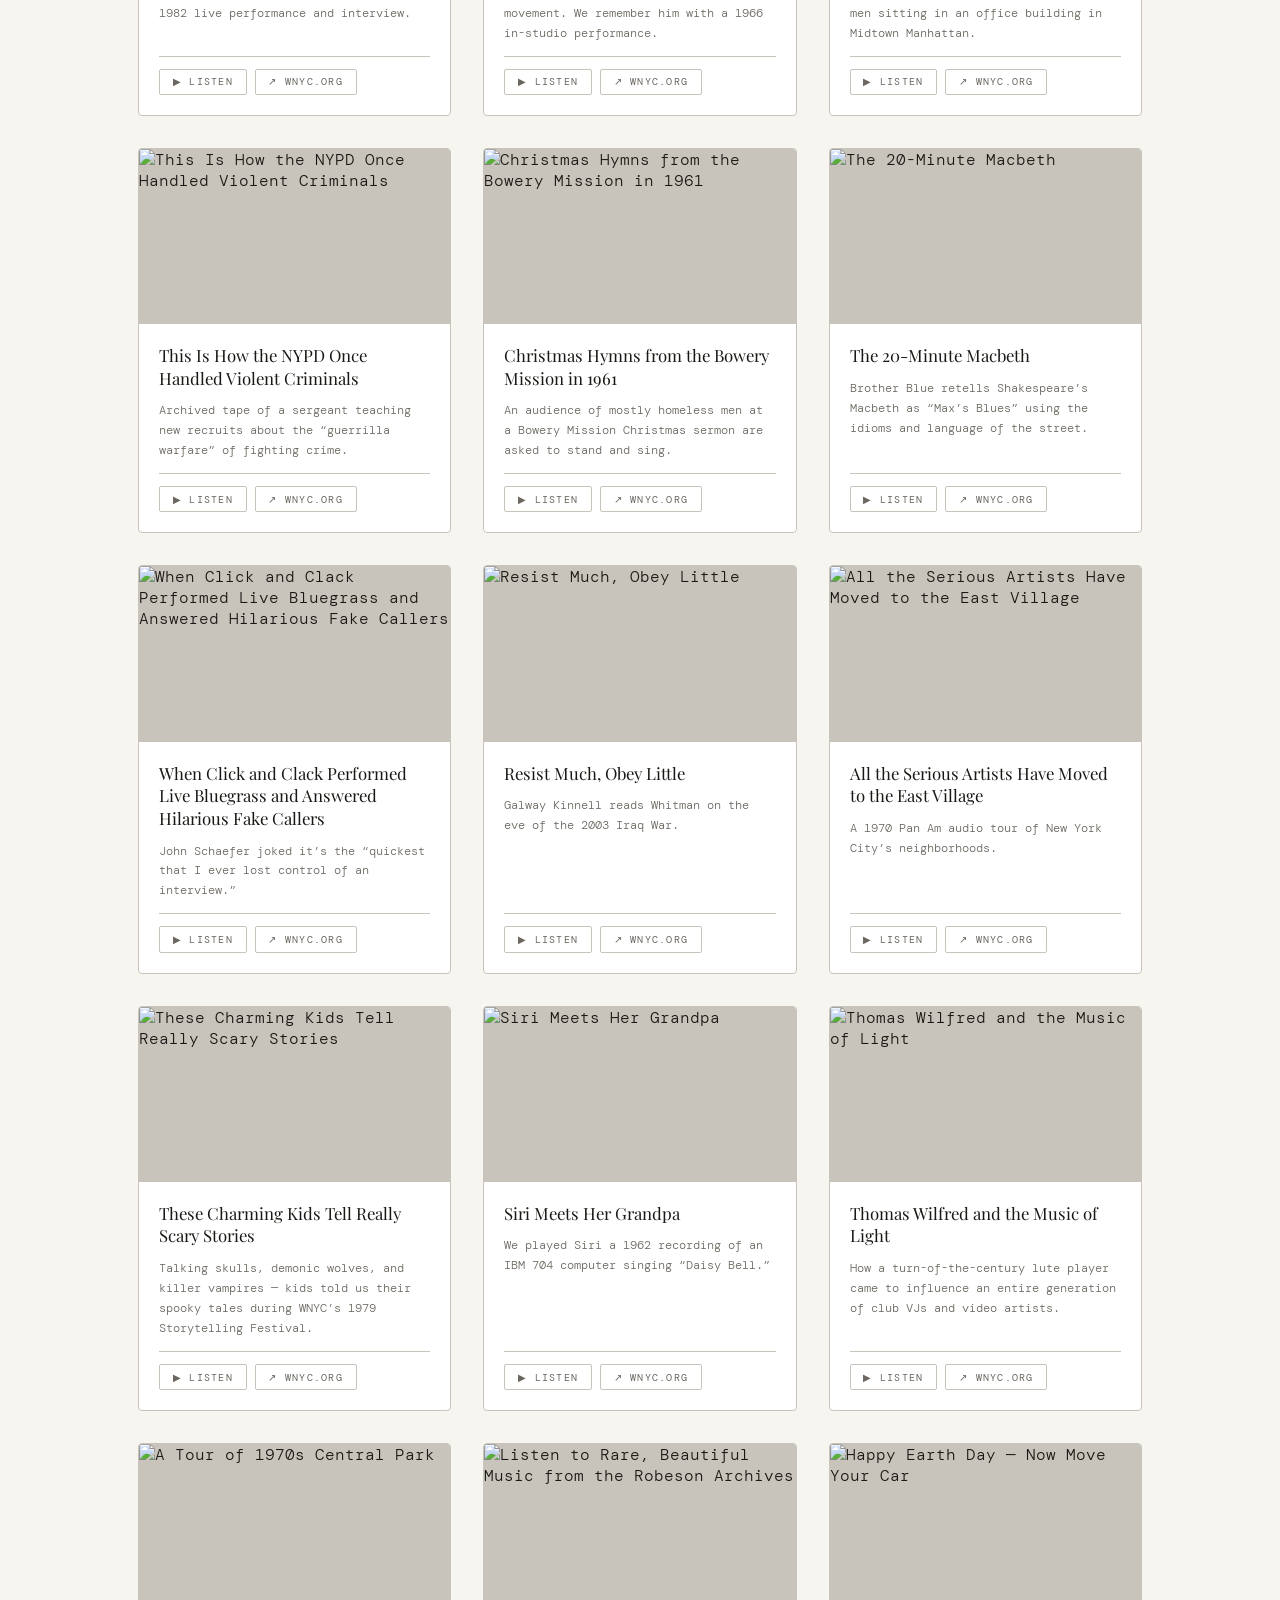
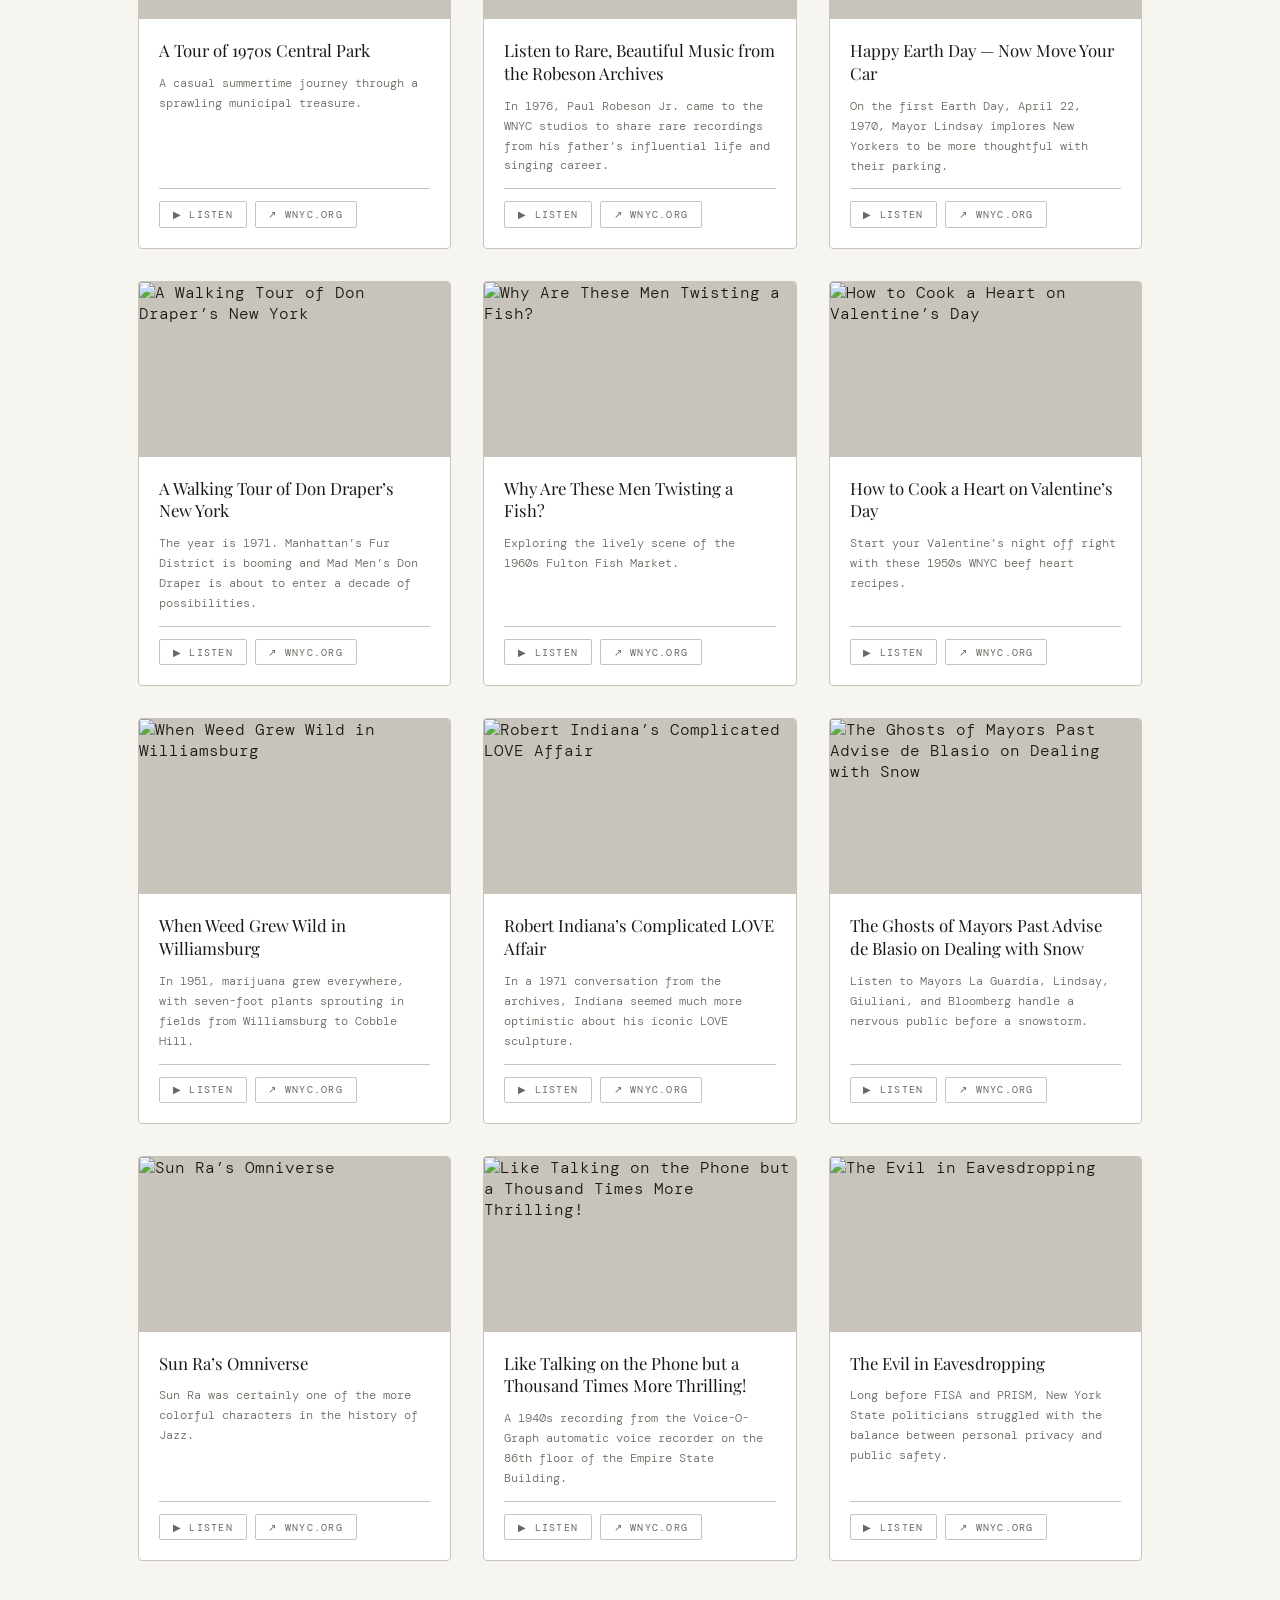
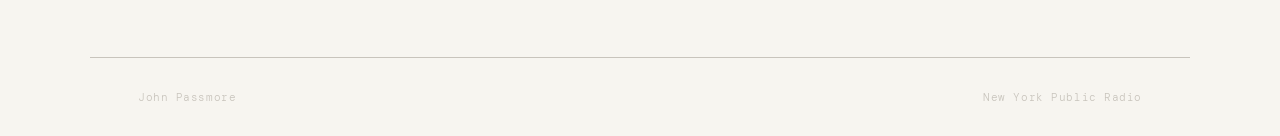
==== commit 2f46e6fd: "Change header name from 'John Passmore' to 'Writing'" ====
--- a/index.html
+++ b/index.html
@@ -18,7 +18,7 @@
   </div>
 </nav>
 <header>
-  <h1 class="name">John Passmore</h1>
+  <h1 class="name">Writing</h1>
   <p class="tagline">New York Public Radio &mdash; WNYC &middot; WQXR &middot; Gothamist</p>
 </header>
 <main>
--- a/style.css
+++ b/style.css
@@ -0,0 +1,76 @@
+*, *::before, *::after { box-sizing: border-box; margin: 0; padding: 0; }
+:root {
+  --ink: #1a1814; --ink-light: #6b6760; --ink-faint: #c8c4bc;
+  --paper: #f7f5f0; --accent: #c4501a;
+  --mono: 'DM Mono', monospace; --serif: 'Playfair Display', Georgia, serif;
+}
+body { background: var(--paper); color: var(--ink); font-family: var(--mono); font-weight: 300; min-height: 100vh; }
+
+/* NAV */
+nav {
+  max-width: 1100px; margin: 0 auto;
+  padding: 1.5rem 3rem;
+  display: flex; align-items: baseline; justify-content: space-between;
+  border-bottom: 1px solid var(--ink-faint);
+}
+.nav-name { font-family: var(--serif); font-size: 1.1rem; font-weight: 400; color: var(--ink); text-decoration: none; letter-spacing: -0.01em; }
+.nav
+.nav-links { display: flex; gap: 2rem; }
+.nav-links a {
+  font-size: 0.7rem; letter-spacing: 0.12em; text-transform: uppercase;
+  color: var(--ink-light); text-decoration: none; transition: color 0.15s;
+}
+.nav-links a:hover, .nav-links a.active { color: var(--ink); }
+
+/* HEADER */
+header { padding: 4rem 3rem 3rem; max-width: 1100px; margin: 0 auto; border-bottom: 1px solid var(--ink-faint); }
+.name { font-family: var(--serif); font-size: clamp(2.5rem, 6vw, 4.5rem); font-weight: 400; line-height: 1.05; letter-spacing: -0.02em; }
+
+.tagline { font-size: 0.75rem; letter-spacing: 0.15em; text-transform: uppercase; color: var(--ink-light); margin-top: 1rem; }
+
+/* MAIN */
+main { max-width: 1100px; margin: 0 auto; padding: 2rem 3rem 6rem; }
+.status-bar { font-size: 0.7rem; letter-spacing: 0.1em; text-transform: uppercase; color: var(--ink-light); padding-bottom: 2rem; border-bottom: 1px solid var(--ink-faint); margin-bottom: 2.5rem; }
+
+/* CARDS */
+.grid { display: grid; grid-template-columns: repeat(auto-fill, minmax(300px, 1fr)); gap: 2rem; }
+.card { background: #fff; border: 0.5px solid var(--ink-faint); border-radius: 4px; overflow: hidden; display: flex; flex-direction: column; opacity: 0; transform: translateY(12px); animation: fadeUp 0.4s forwards; }
+@keyframes fadeUp { to { opacity: 1; transform: translateY(0); } }
+.card-img-wrap { width: 100%; aspect-ratio: 16/9; background: var(--ink-faint); overflow: hidden; }
+.card-img { width: 100%; height: 100%; object-fit: cover; display: block; }
+.card-img-placeholder { width: 100%; height: 100%; display: flex; align-items: center; justify-content: center; font-size: 0.65rem; letter-spacing: 0.1em; text-transform: uppercase; color: var(--ink-light); }
+.card-body { padding: 1.25rem; flex: 1; display: flex; flex-direction: column; gap: 0.75rem; }
+.card-title { font-family: var(--serif); font-size: 1.05rem; font-weight: 400; line-height: 1.35; color: var(--ink); }
+.card-tease { font-size: 0.78rem; color: var(--ink-light); line-height: 1.6; flex: 1; }
+.card-actions { margin-top: auto; padding-top: 0.75rem; border-top: 0.5px solid var(--ink-faint); display: flex; gap: 8px; align-items: center; flex-wrap: wrap; }
+.audio-wrap { display: none; padding-top: 0.75rem; }
+.audio-wrap.visible { display: block; }
+.audio-wrap audio { width: 100%; height: 36px; }
+
+/* PROJECT CARDS */
+.project-grid { display: grid; grid-template-columns: repeat(auto-fill, minmax(320px, 1fr)); gap: 2rem; }
+.project-card { background: #fff; border: 0.5px solid var(--ink-faint); border-radius: 4px; padding: 2rem; display: flex; flex-direction: column; gap: 1rem; opacity: 0; transform: translateY(12px); animation: fadeUp 0.4s forwards; }
+.project-label { font-size: 0.65rem; letter-spacing: 0.15em; text-transform: uppercase; color: var(--ink-faint); }
+.project-title { font-family: var(--serif); font-size: 1.4rem; font-weight: 400; line-height: 1.2; color: var(--ink); }
+.project-desc { font-size: 0.82rem; color: var(--ink-light); line-height: 1.7; flex: 1; }
+
+/* CONTACT */
+.contact-wrap { max-width: 560px; }
+.contact-wrap h2 { font-family: var(--serif); font-size: 2rem; font-weight: 400; margin-bottom: 1rem; }
+.contact-wrap p { font-size: 0.85rem; color: var(--ink-light); line-height: 1.8; margin-bottom: 2rem; }
+.contact-email { display: inline-block; font-family: var(--serif); font-size: 1.3rem; font-style: italic; color: var(--accent); text-decoration: none; border-bottom: 1px solid var(--ink-faint); padding-bottom: 4px; transition: border-color 0.15s; }
+.contact-email:hover { border-color: var(--accent); }
+
+/* BUTTONS */
+.btn { display: inline-flex; align-items: center; gap: 6px; background: none; border: 1px solid var(--ink-faint); color: var(--ink-light); font-family: var(--mono); font-size: 0.65rem; font-weight: 400; letter-spacing: 0.12em; text-transform: uppercase; padding: 0.35rem 0.8rem; cursor: pointer; transition: all 0.15s; border-radius: 2px; text-decoration: none; }
+.btn:hover { border-color: var(--ink); color: var(--ink); }
+.btn.active { background: var(--accent); border-color: var(--accent); color: #fff; }
+
+/* FOOTER */
+footer { max-width: 1100px; margin: 0 auto; padding: 2rem 3rem; border-top: 1px solid var(--ink-faint); font-size: 0.7rem; letter-spacing: 0.05em; color: var(--ink-faint); display: flex; justify-content: space-between; }
+
+@media (max-width: 600px) {
+  nav, header, main, footer { padding-left: 1.25rem; padding-right: 1.25rem; }
+  .nav-links { gap: 1.25rem; }
+  .grid, .project-grid { grid-template-columns: 1fr; }
+}
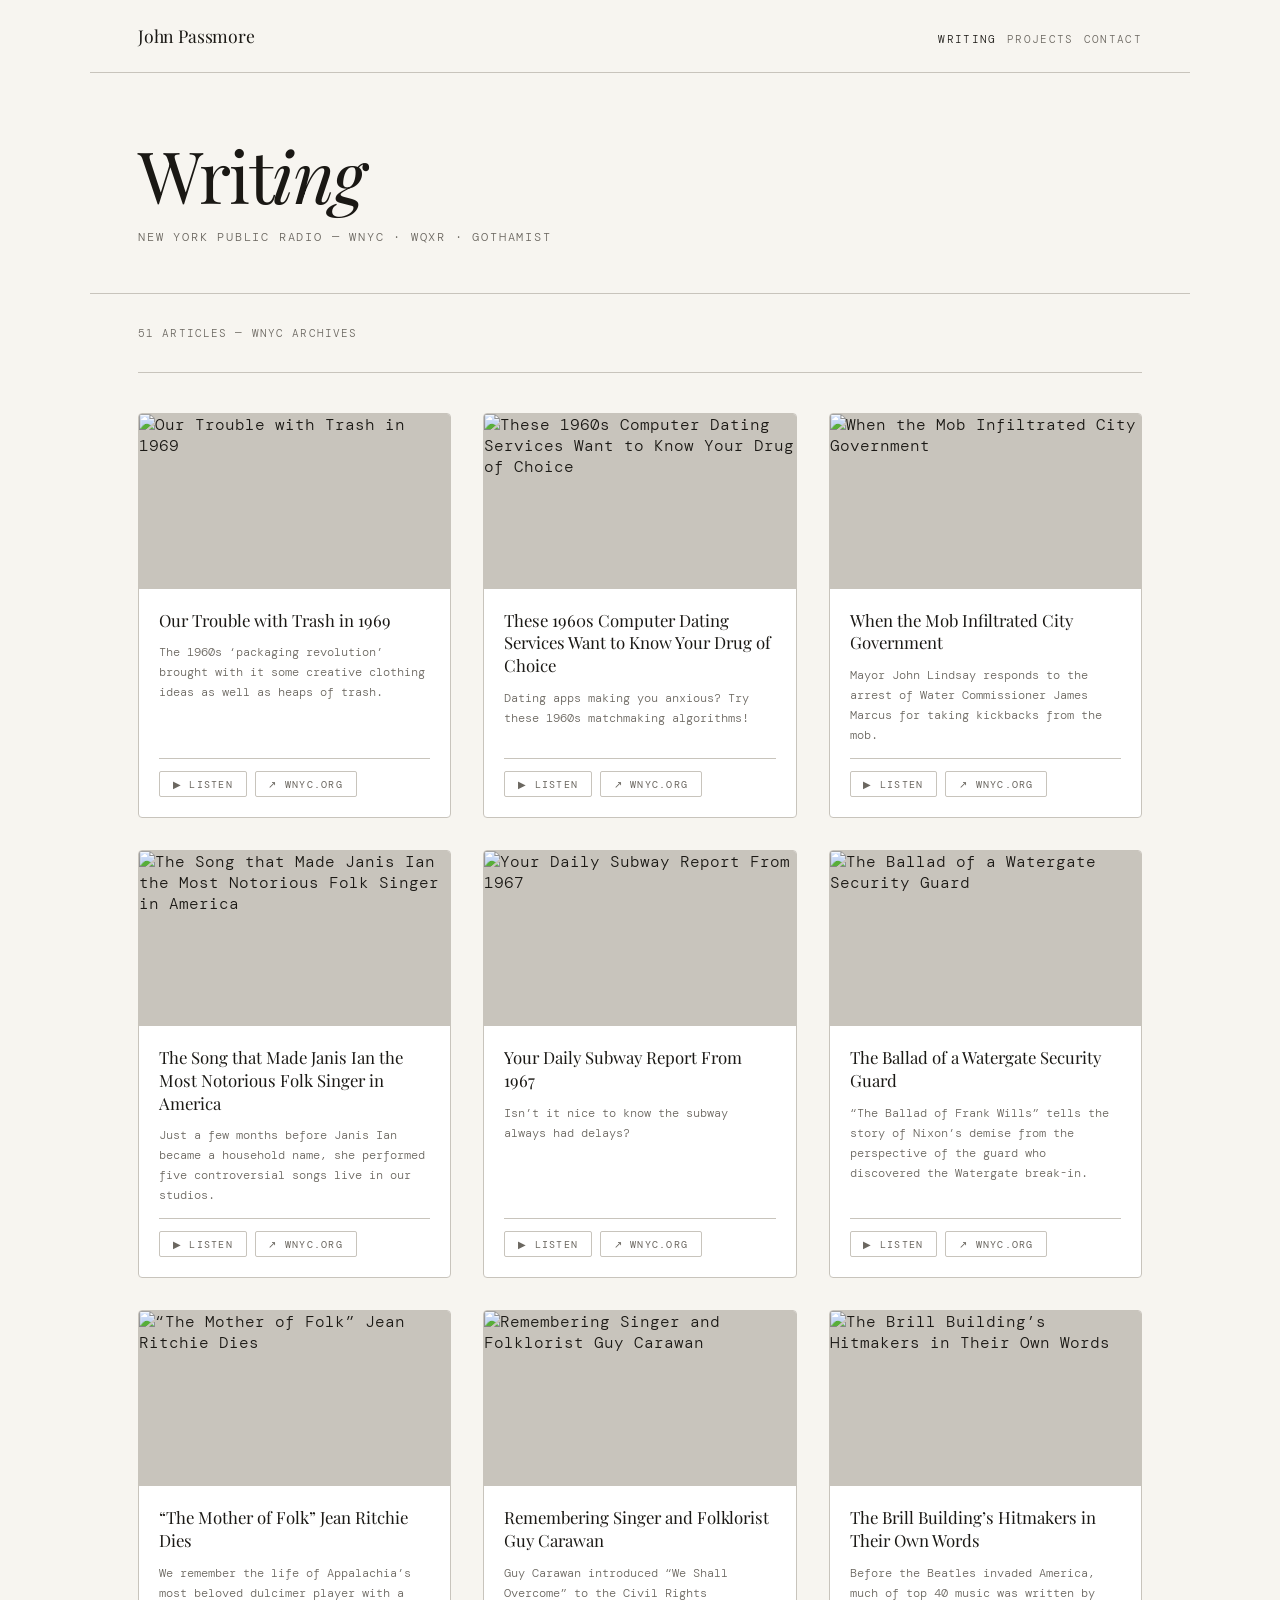
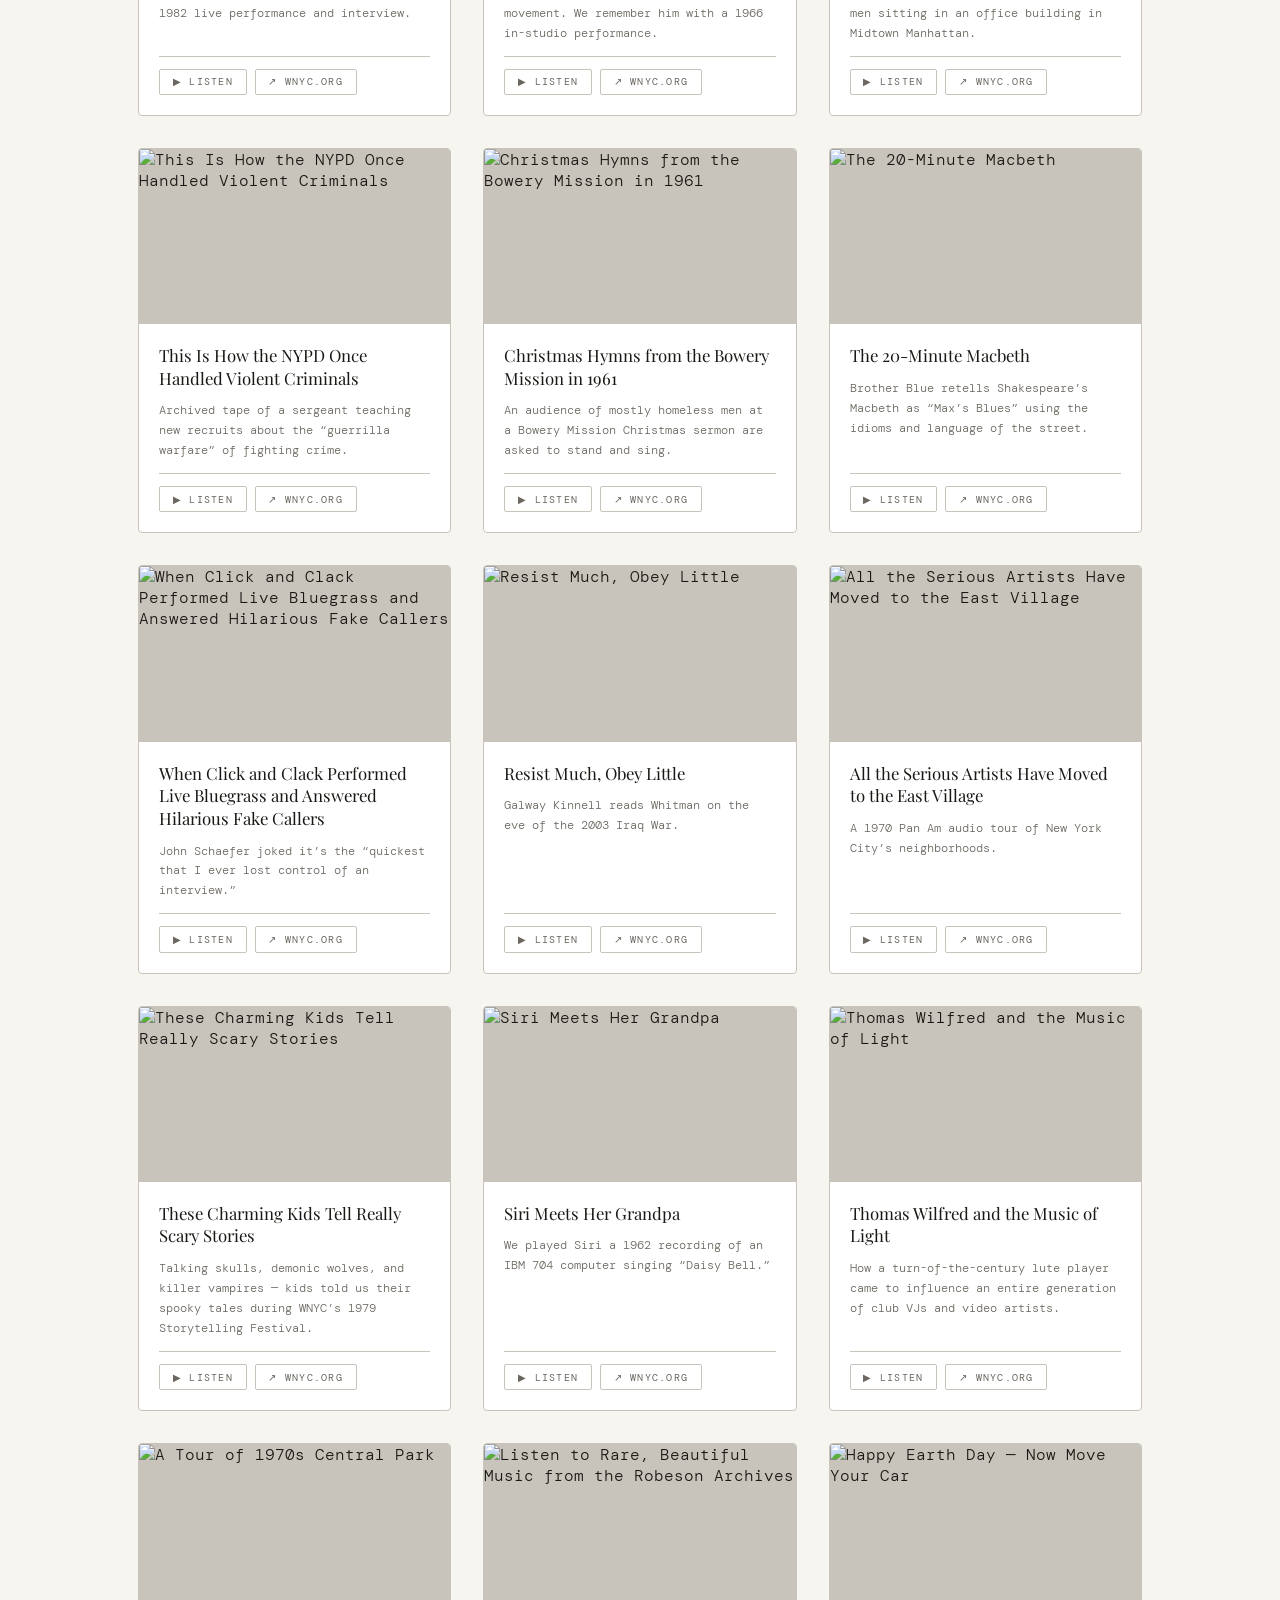
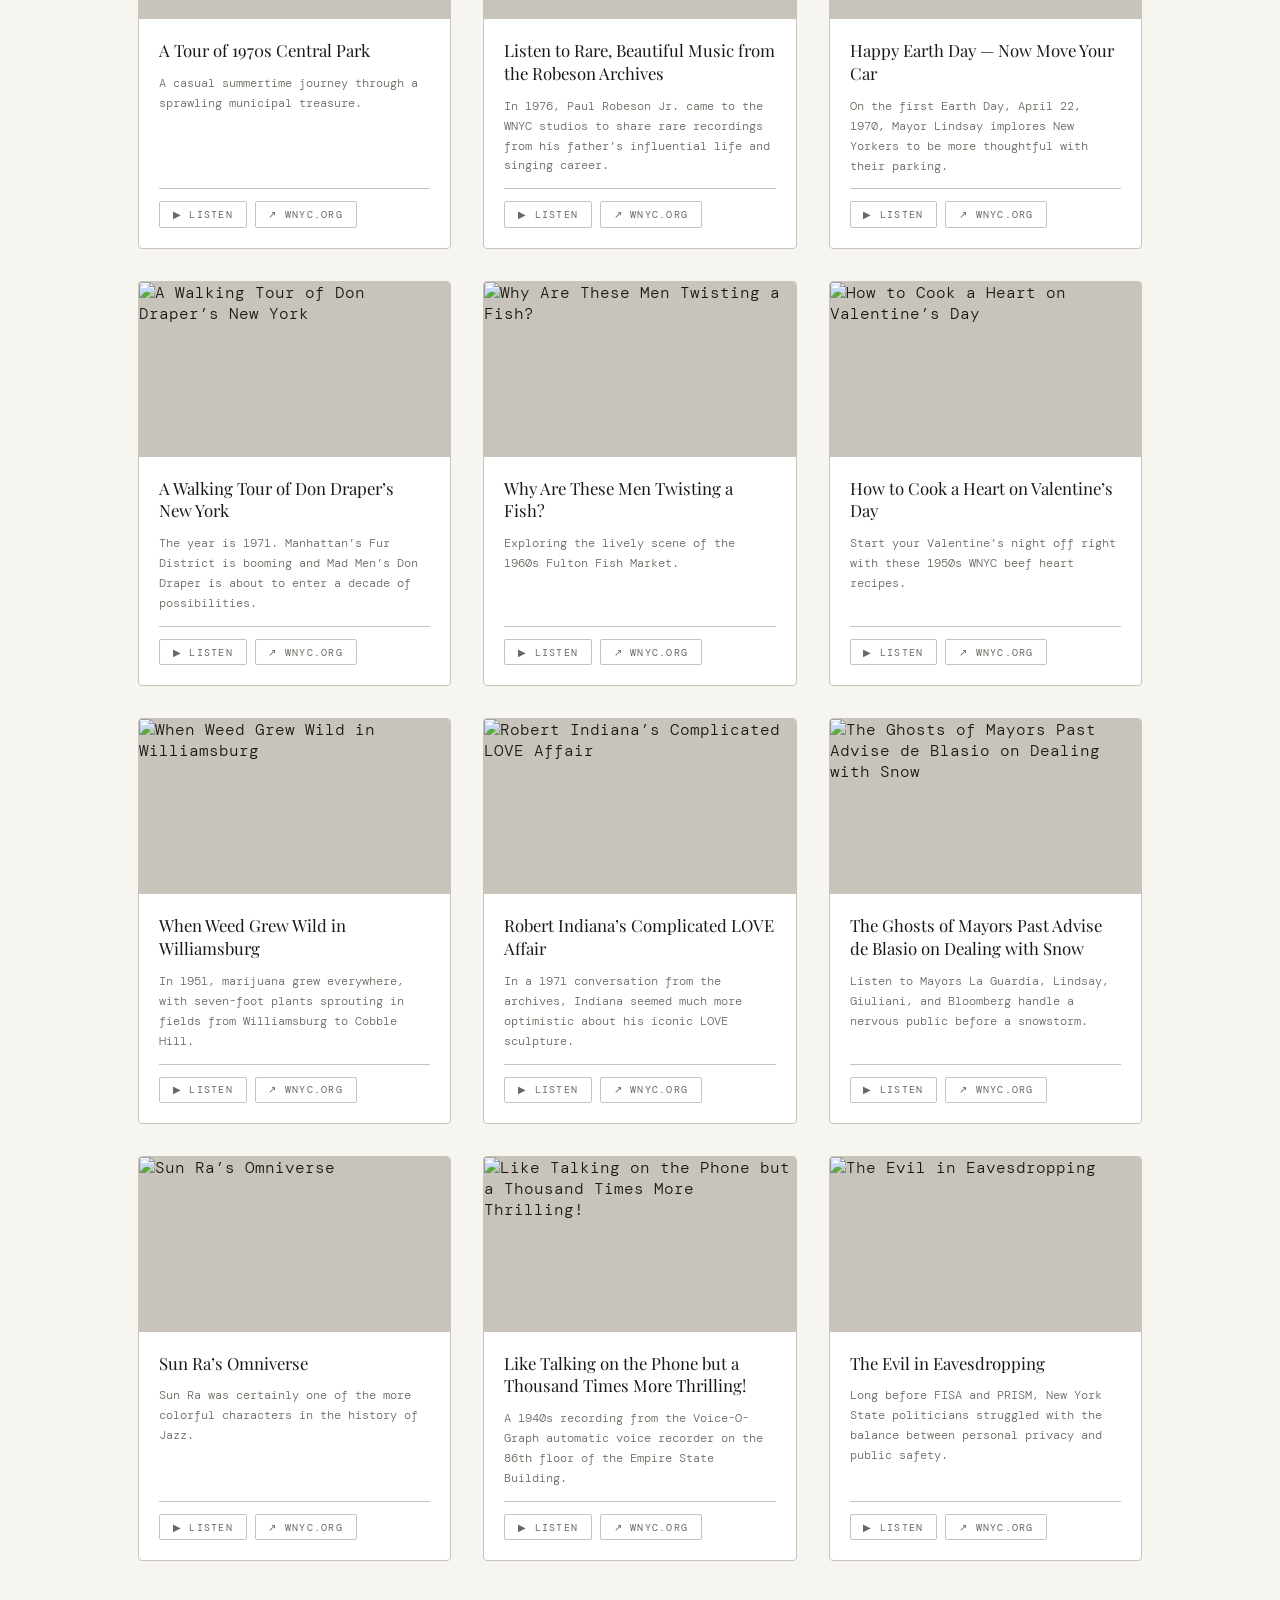
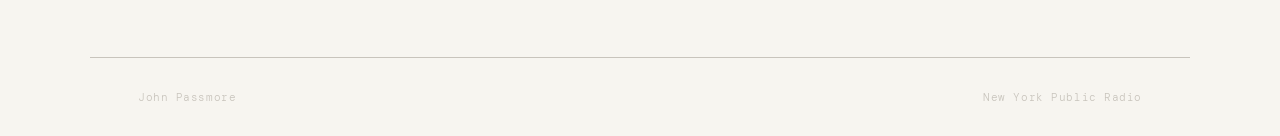
==== commit 8cb3369c: "Update index.html" ====
--- a/index.html
+++ b/index.html
@@ -18,7 +18,7 @@
   </div>
 </nav>
 <header>
-  <h1 class="name">Writing</h1>
+  <h1 class="name">Writ<em>ing</em></h1>
   <p class="tagline">New York Public Radio &mdash; WNYC &middot; WQXR &middot; Gothamist</p>
 </header>
 <main>
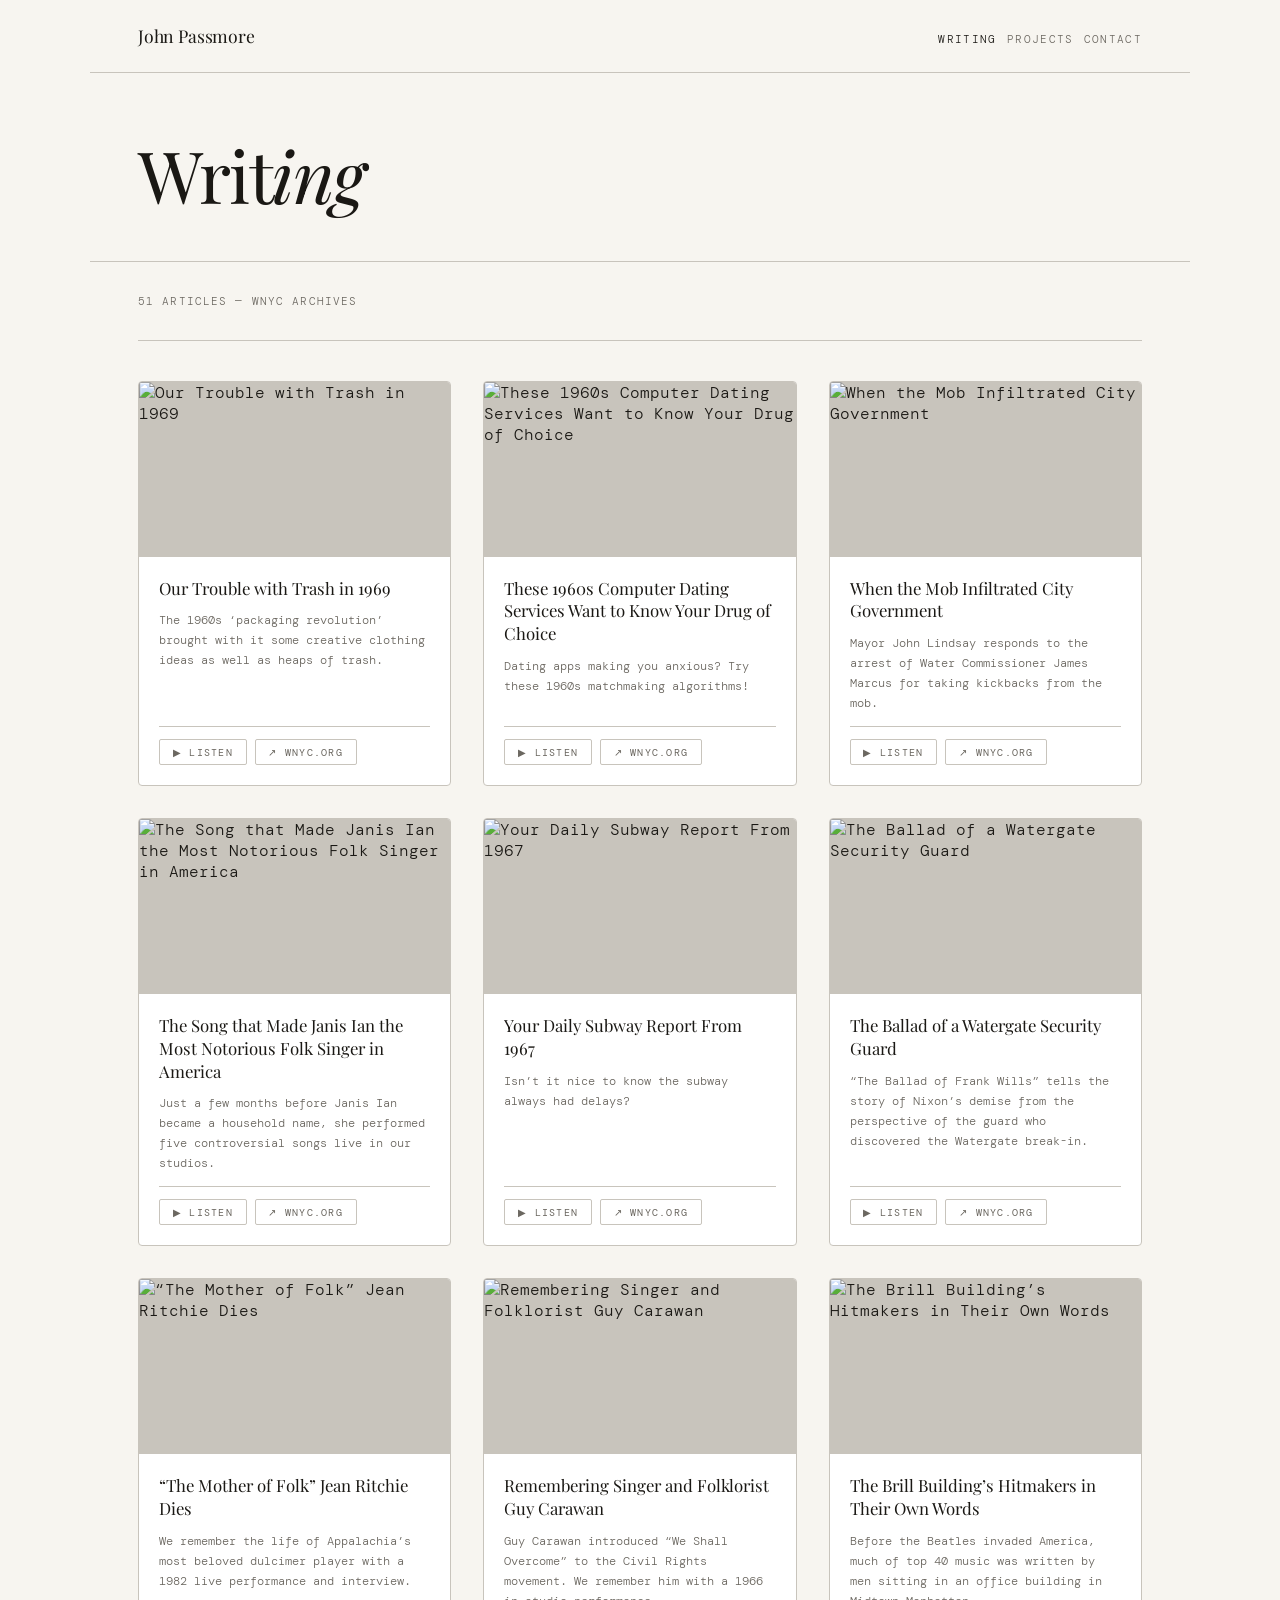
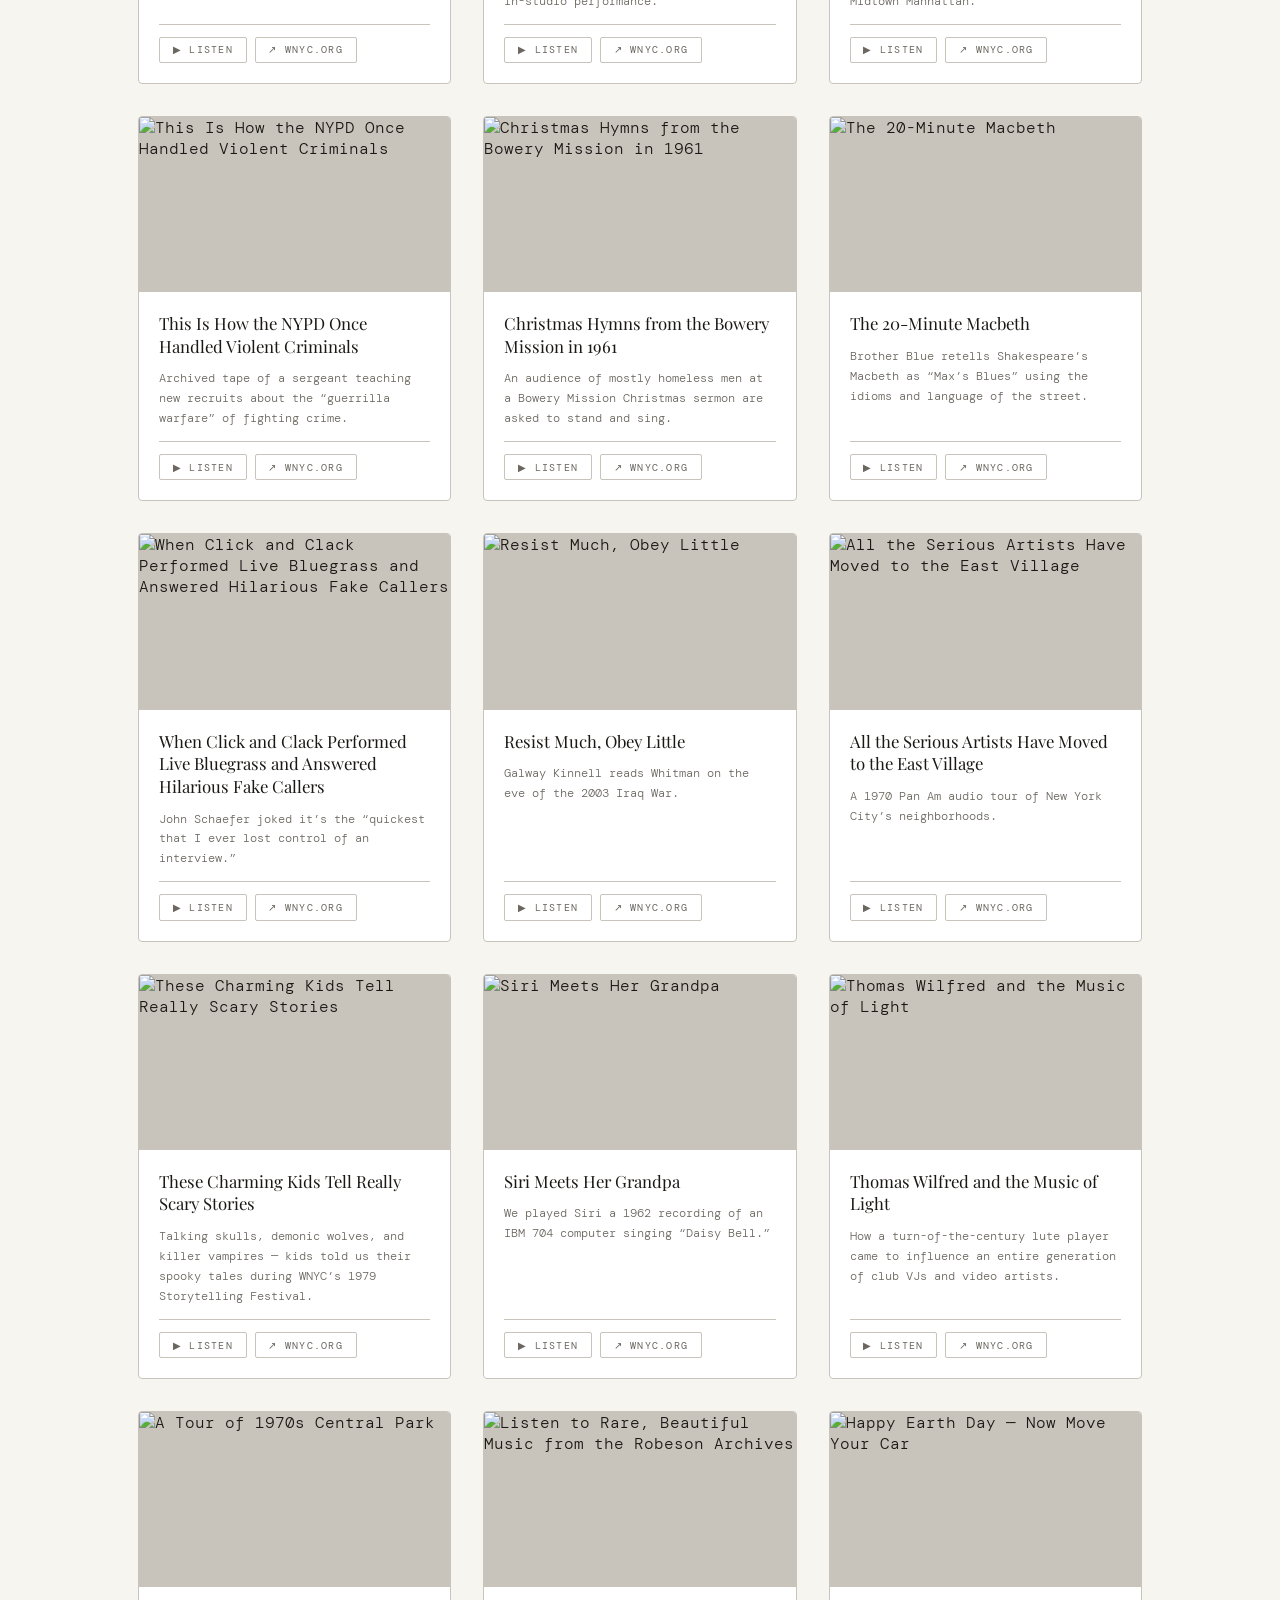
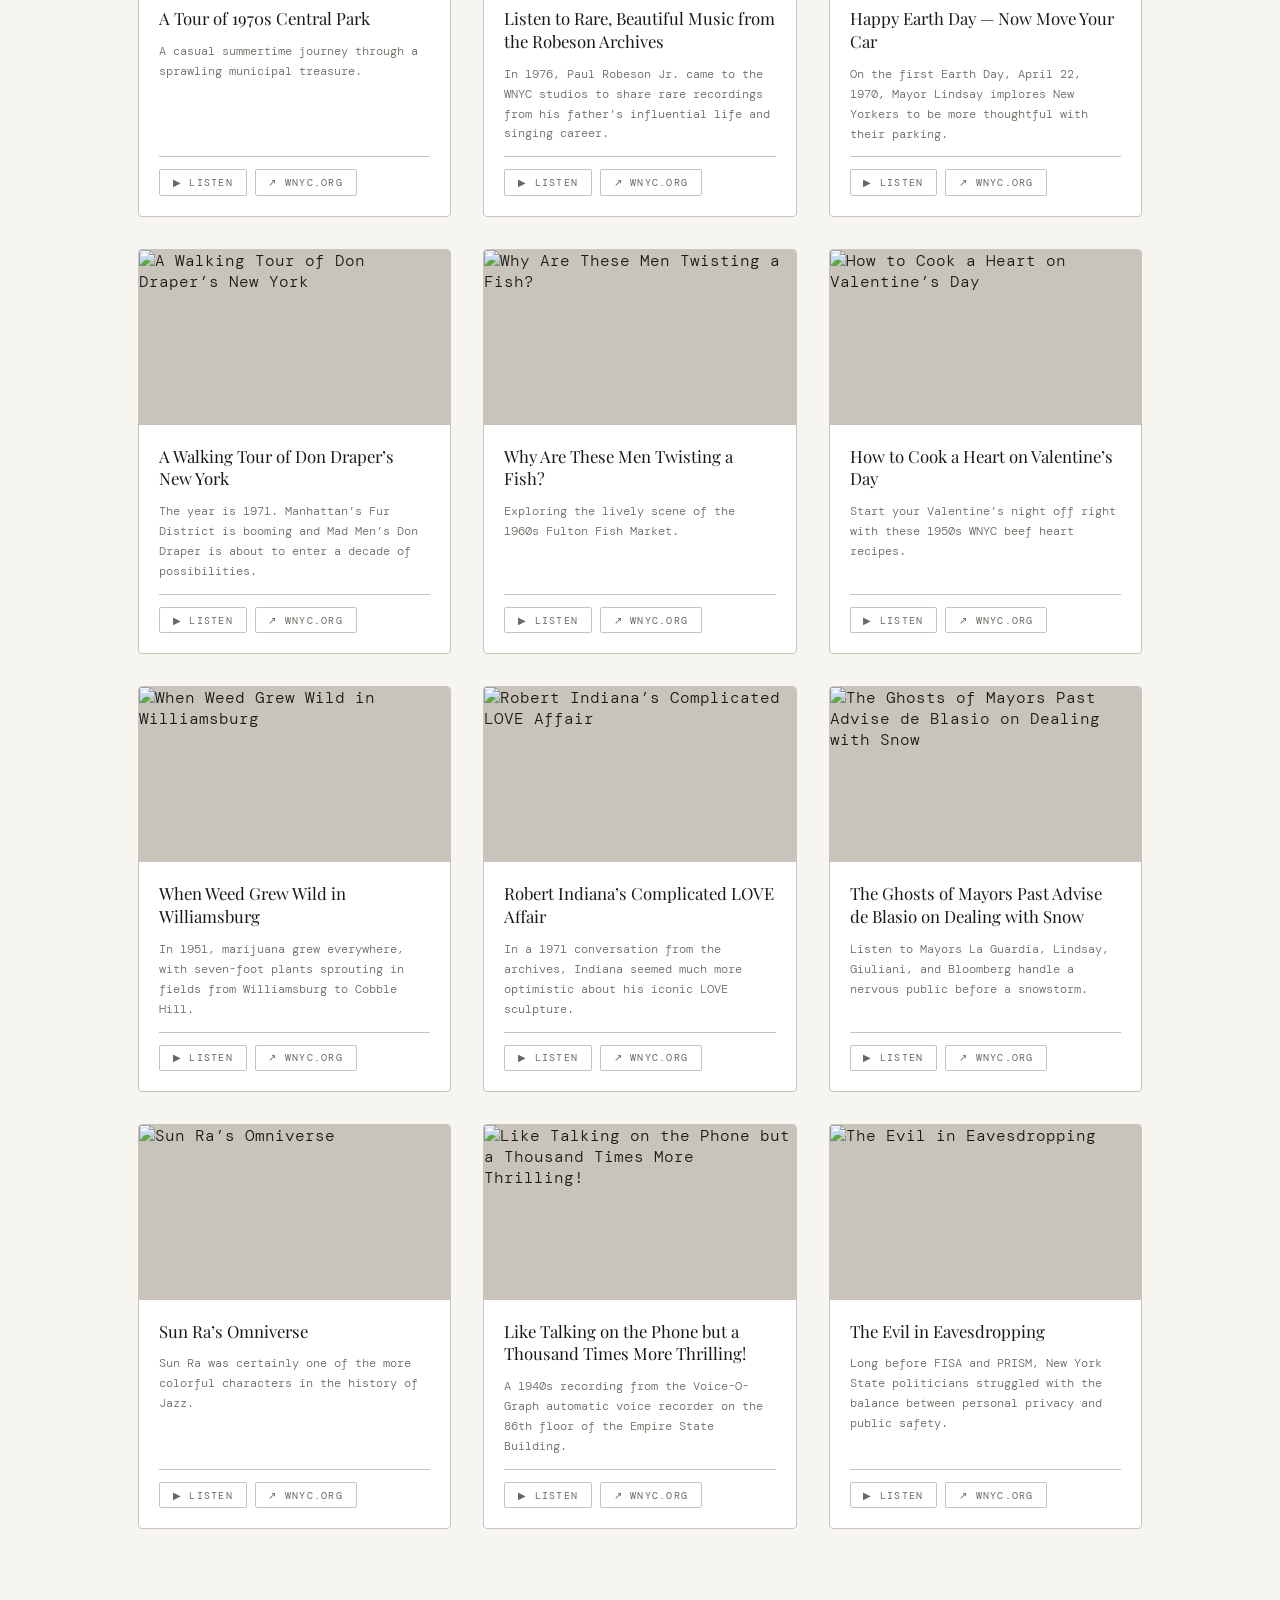
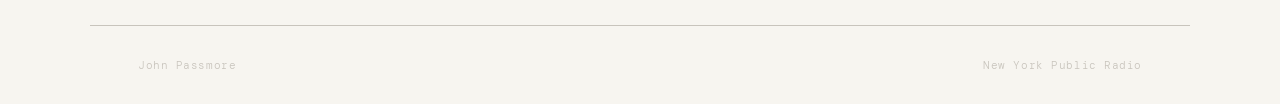
==== commit f55989b6: "Remove tagline from index.html Removed tagline paragraph from the header." ====
--- a/index.html
+++ b/index.html
@@ -19,7 +19,6 @@
 </nav>
 <header>
   <h1 class="name">Writ<em>ing</em></h1>
-  <p class="tagline">New York Public Radio &mdash; WNYC &middot; WQXR &middot; Gothamist</p>
 </header>
 <main>
   <div class="status-bar">51 articles &mdash; WNYC Archives</div>
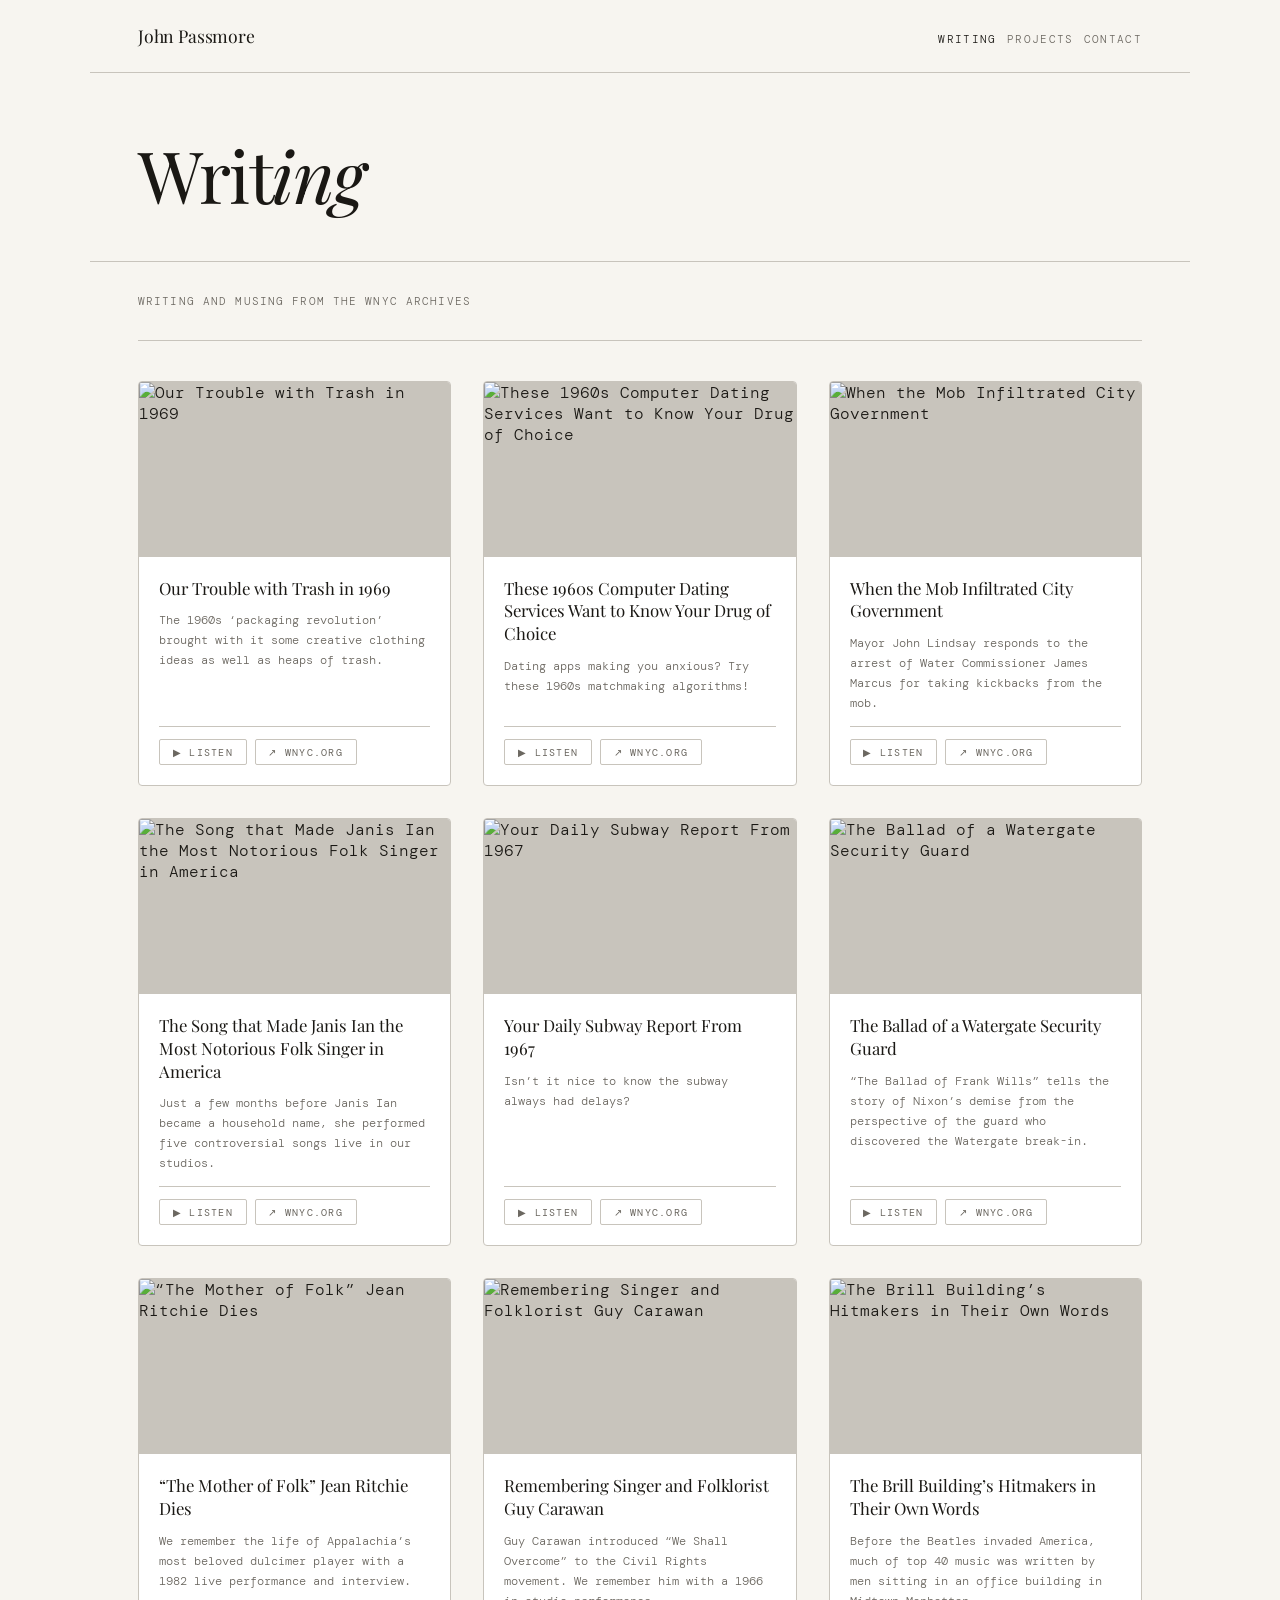
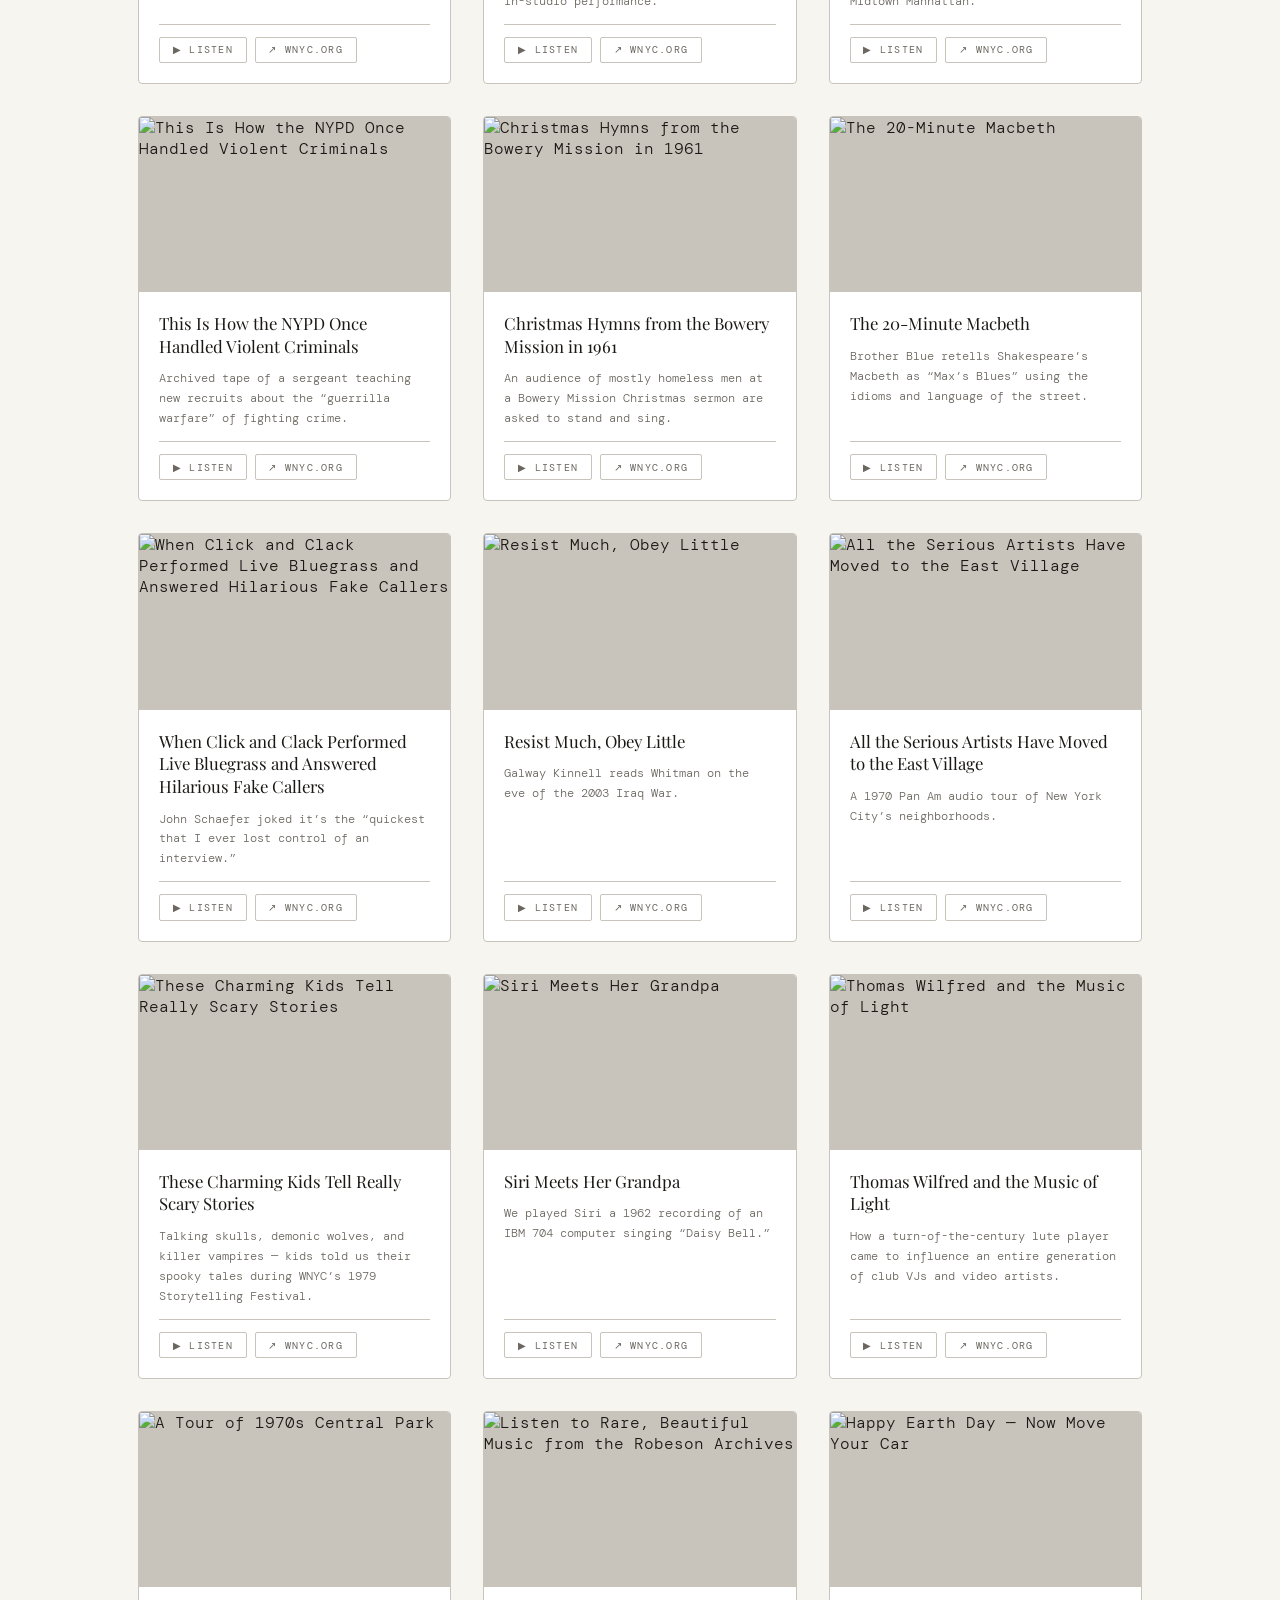
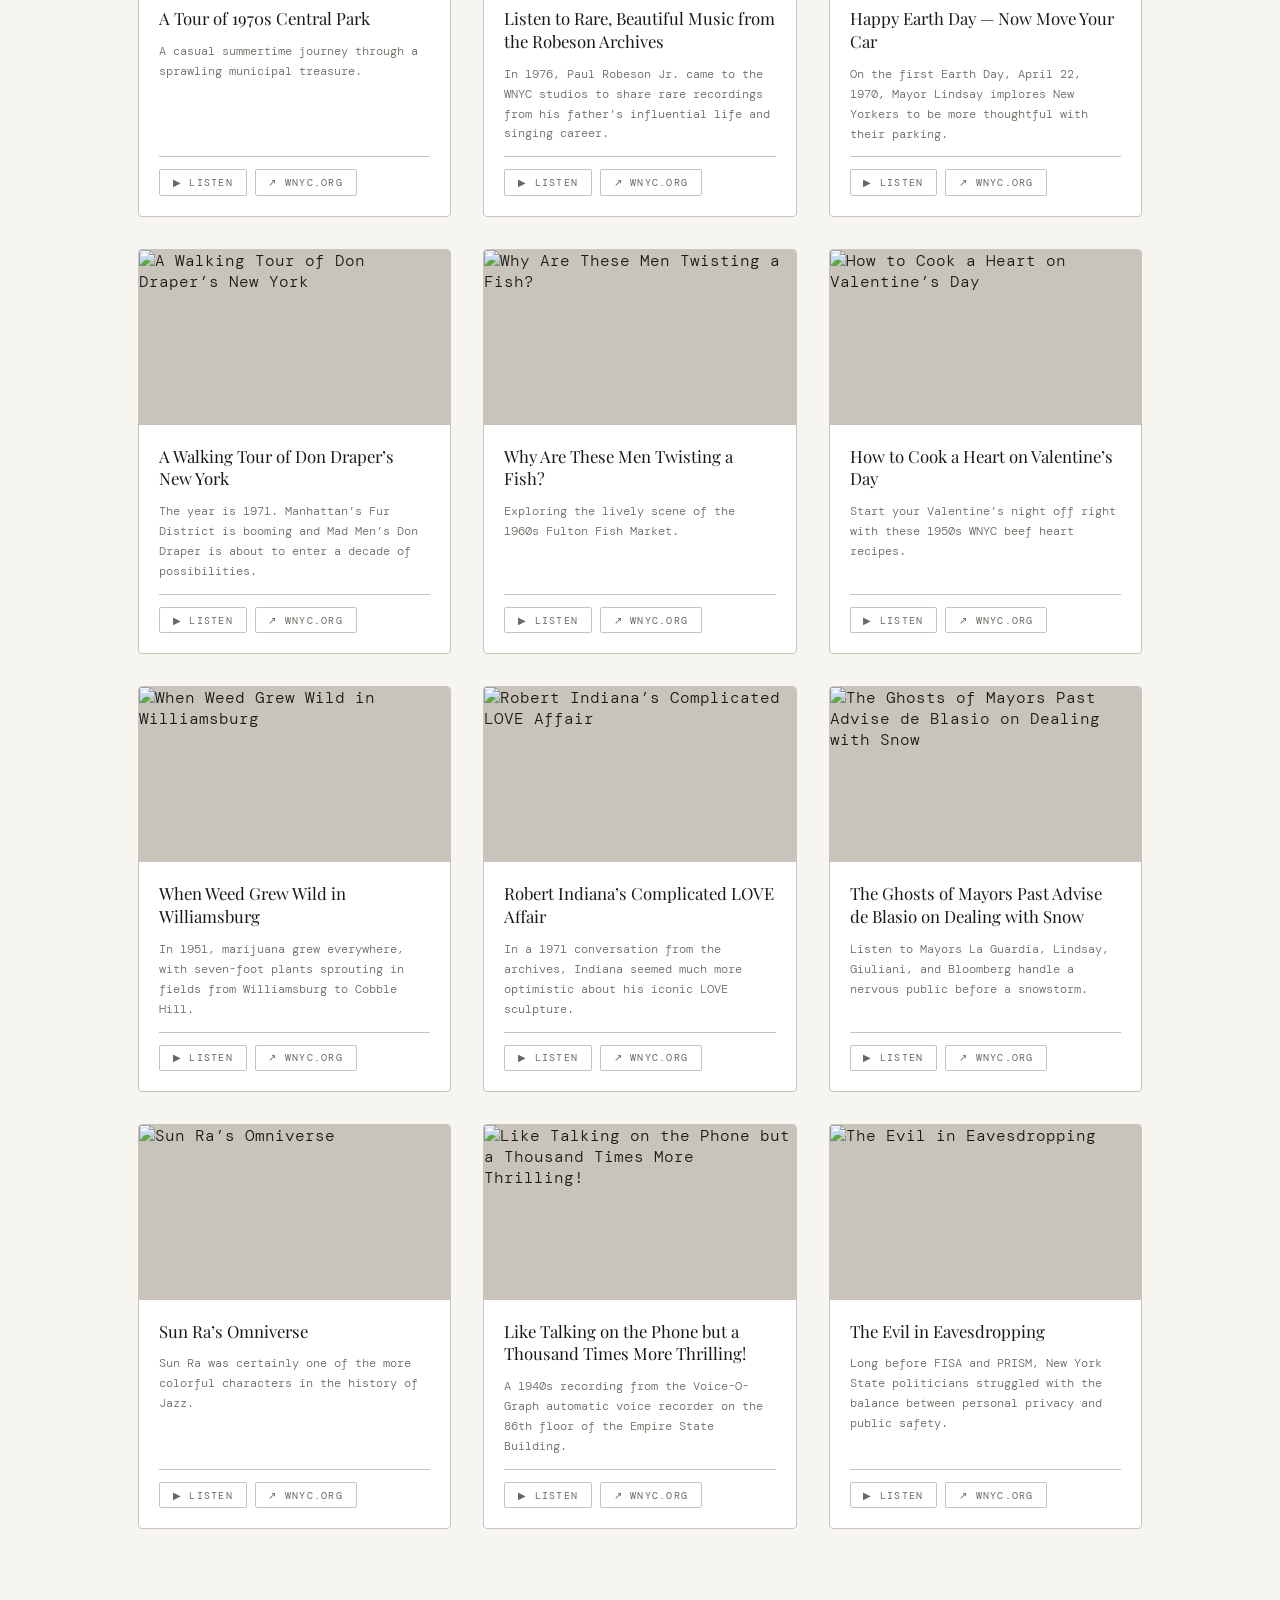
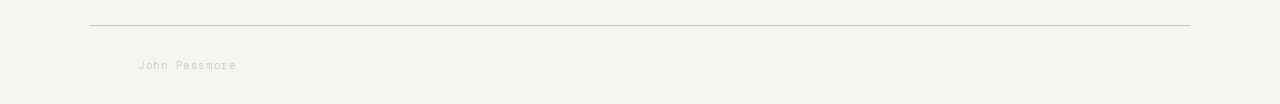
==== commit 44fe4d26: "Modify status bar and clean up footer Updated status bar text and removed redundant footer span." ====
--- a/index.html
+++ b/index.html
@@ -21,12 +21,12 @@
   <h1 class="name">Writ<em>ing</em></h1>
 </header>
 <main>
-  <div class="status-bar">51 articles &mdash; WNYC Archives</div>
+  <div class="status-bar">Writing and musing from the WNYC Archives</div>
   <div class="grid" id="grid"></div>
 </main>
 <footer>
   <span>John Passmore</span>
-  <span>New York Public Radio</span>
+  <span></span>
 </footer>
 <script>
 const articles = [
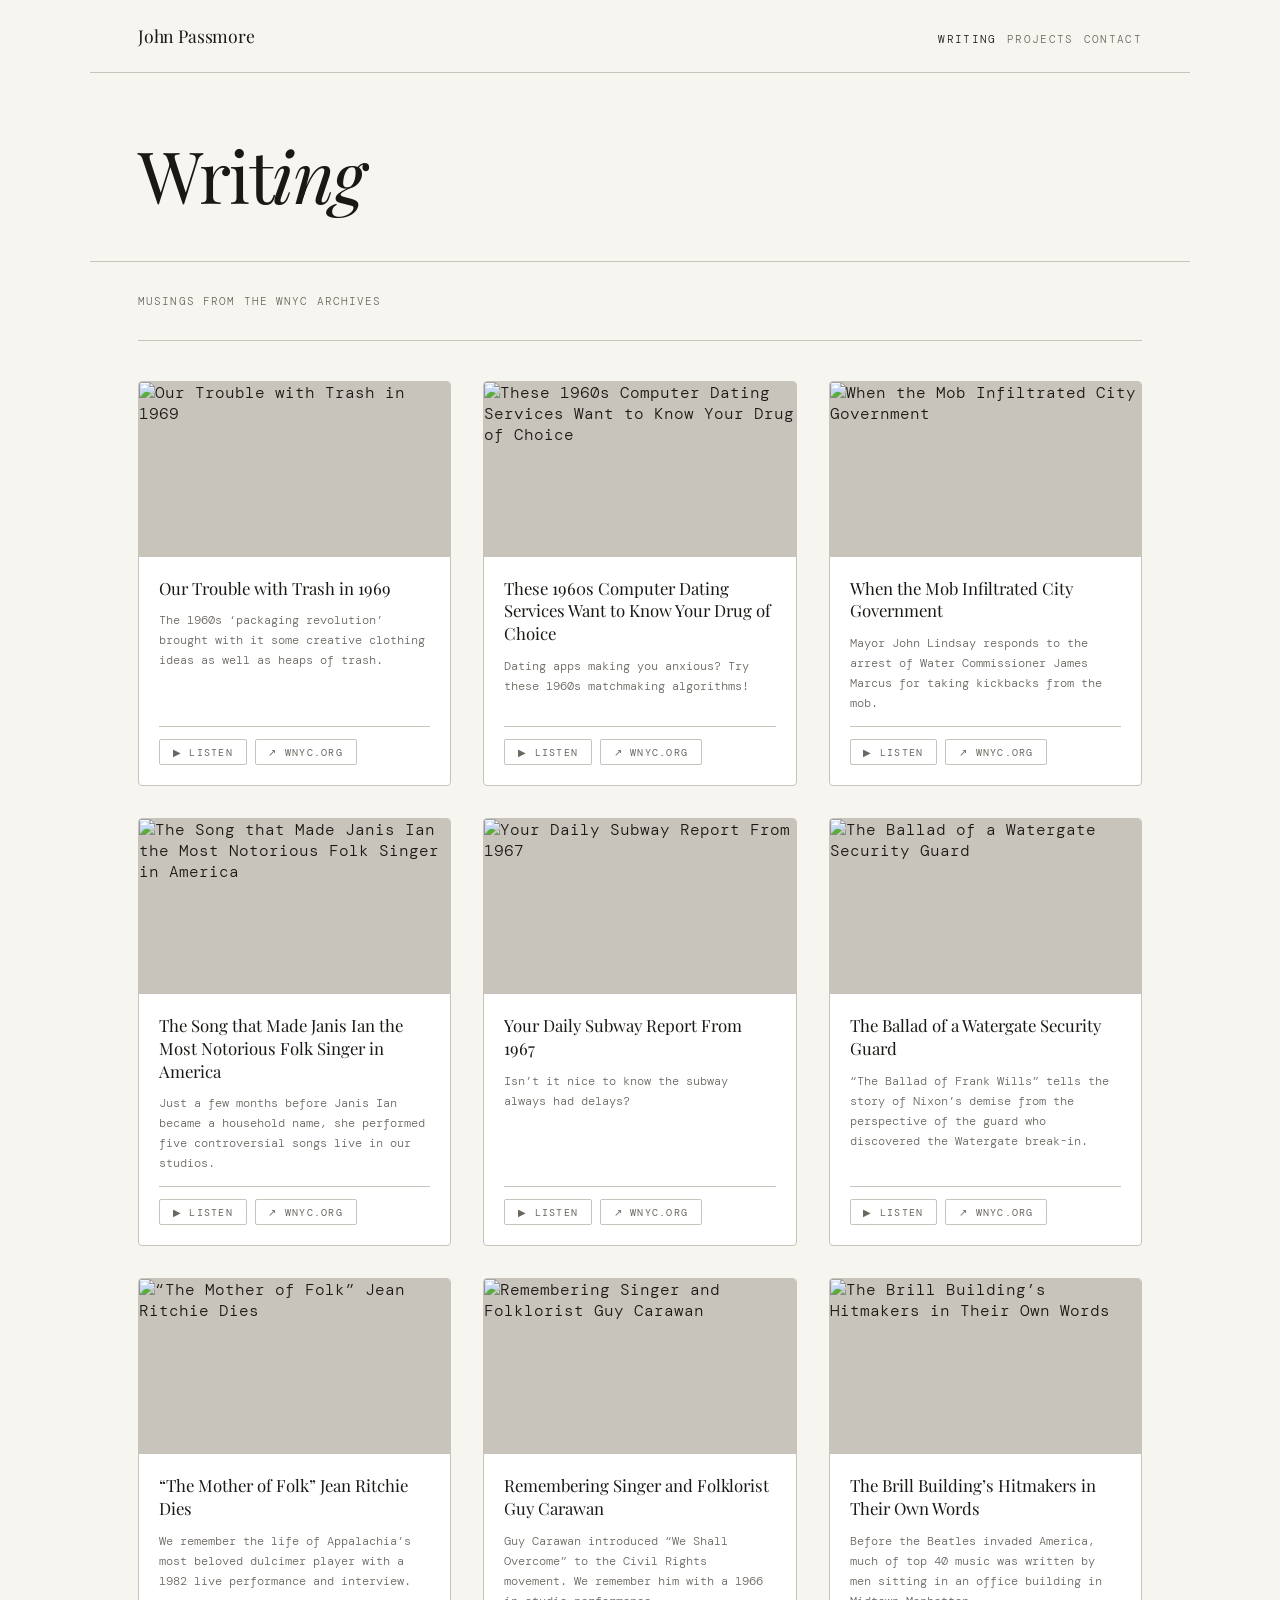
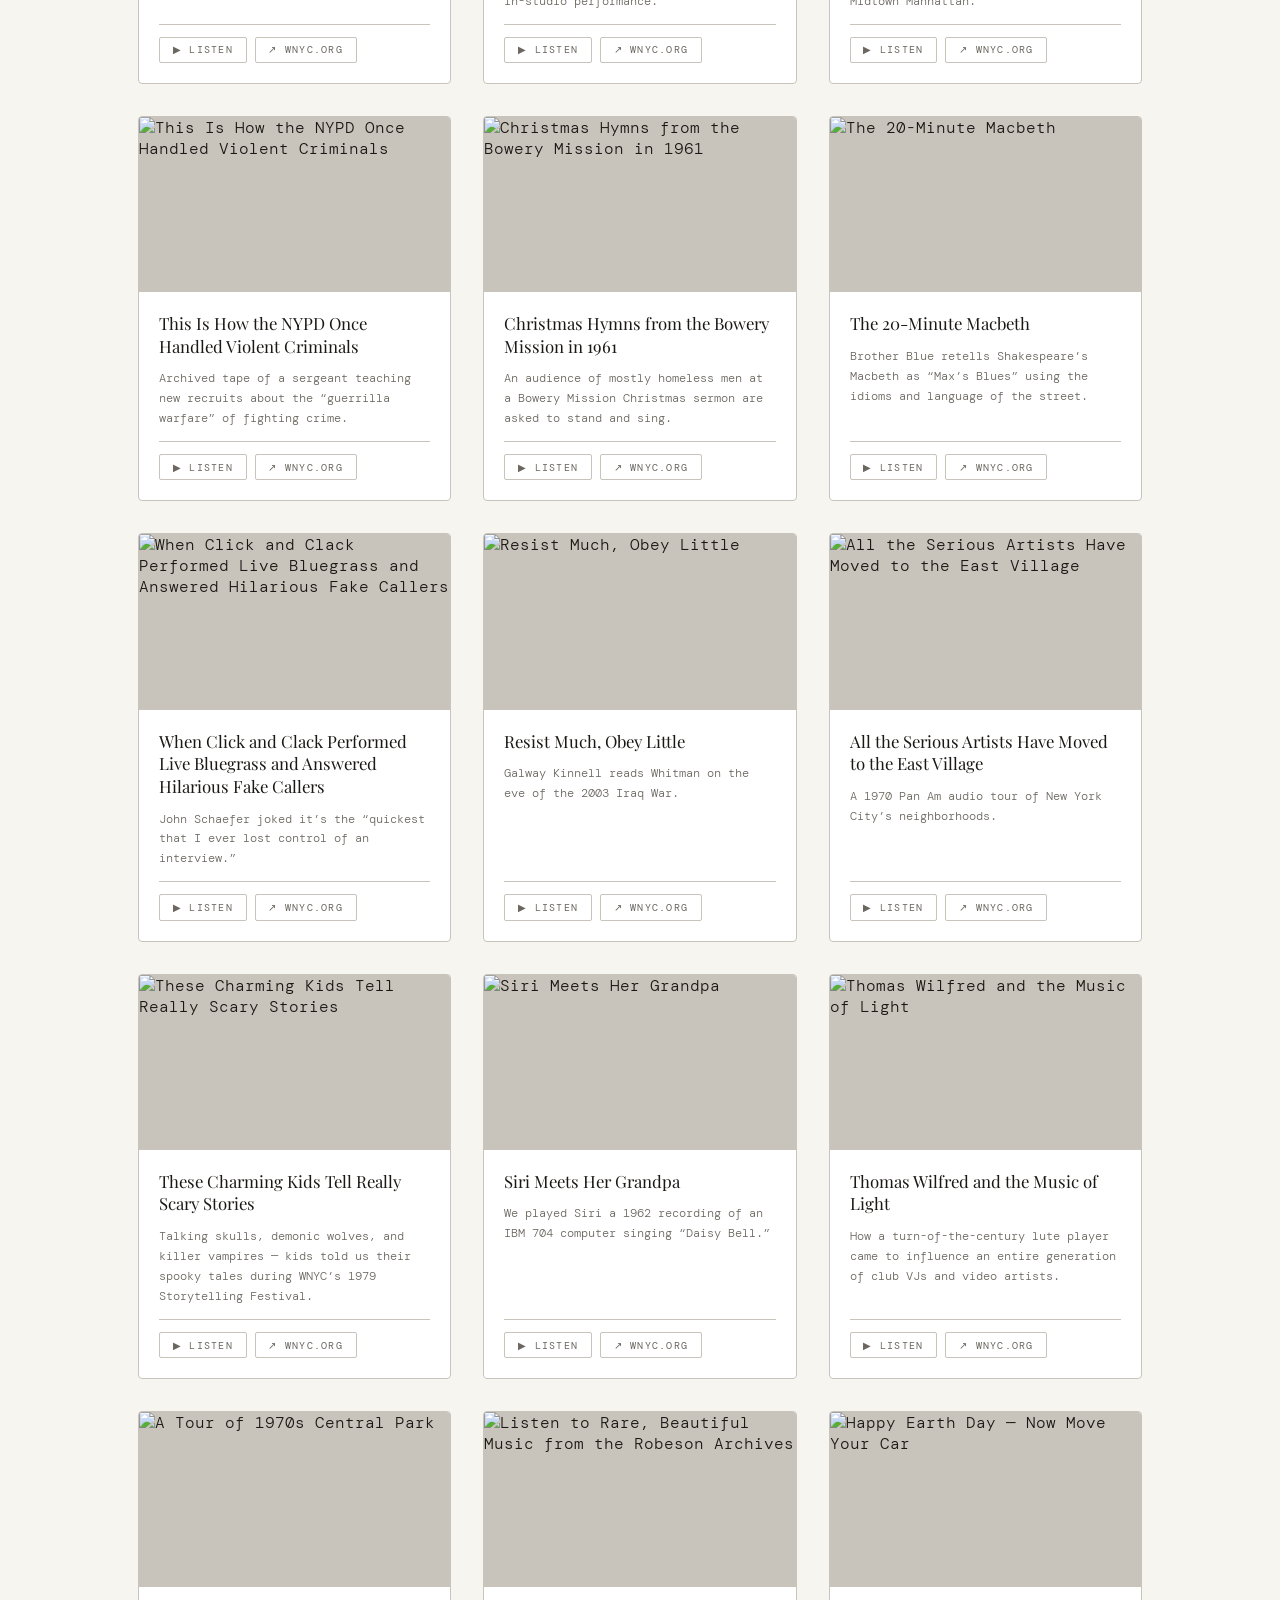
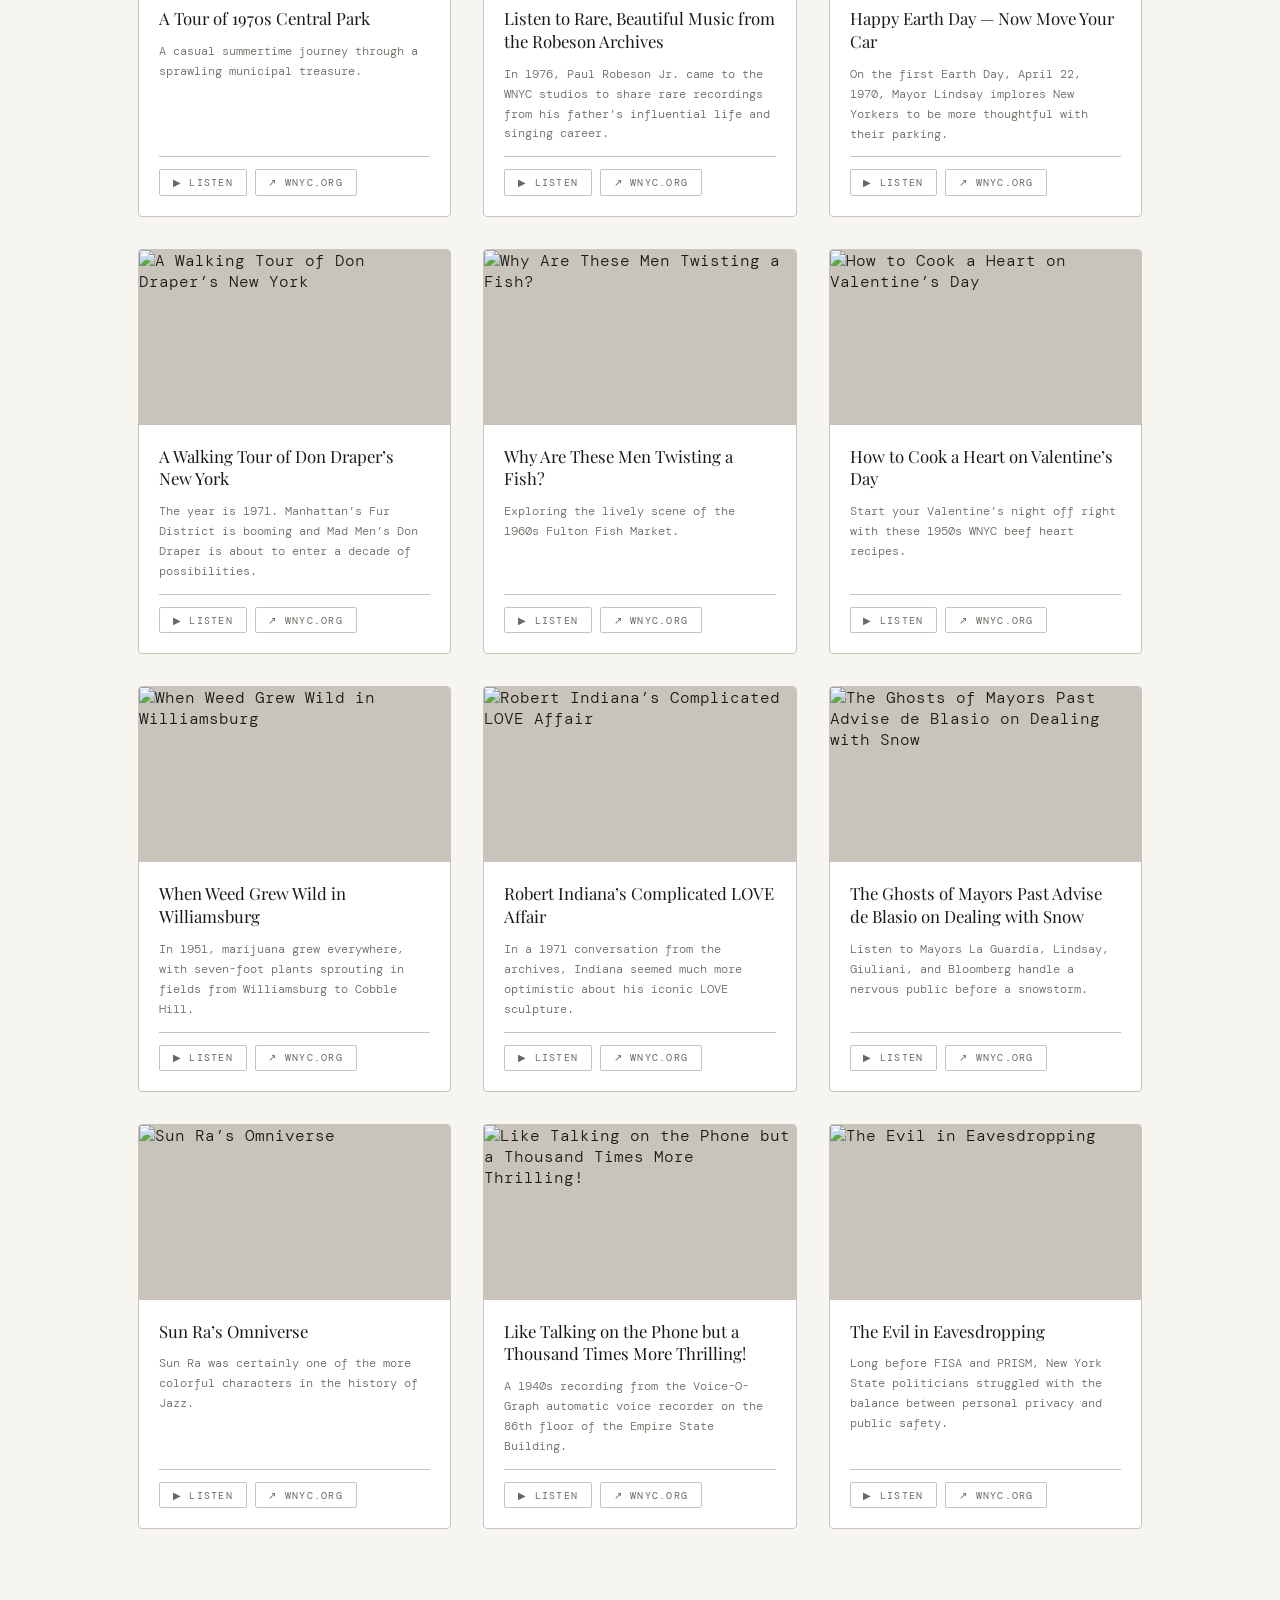
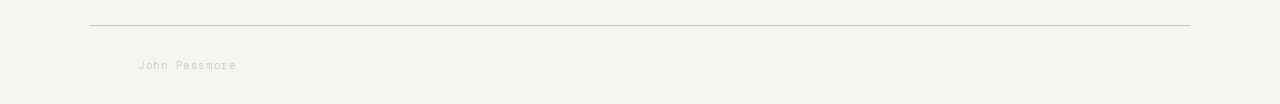
==== commit c19dff05: "Update status bar text in index.html" ====
--- a/index.html
+++ b/index.html
@@ -21,7 +21,7 @@
   <h1 class="name">Writ<em>ing</em></h1>
 </header>
 <main>
-  <div class="status-bar">Writing and musing from the WNYC Archives</div>
+  <div class="status-bar">MUSINGS FROM THE WNYC ARCHIVES</div>
   <div class="grid" id="grid"></div>
 </main>
 <footer>
